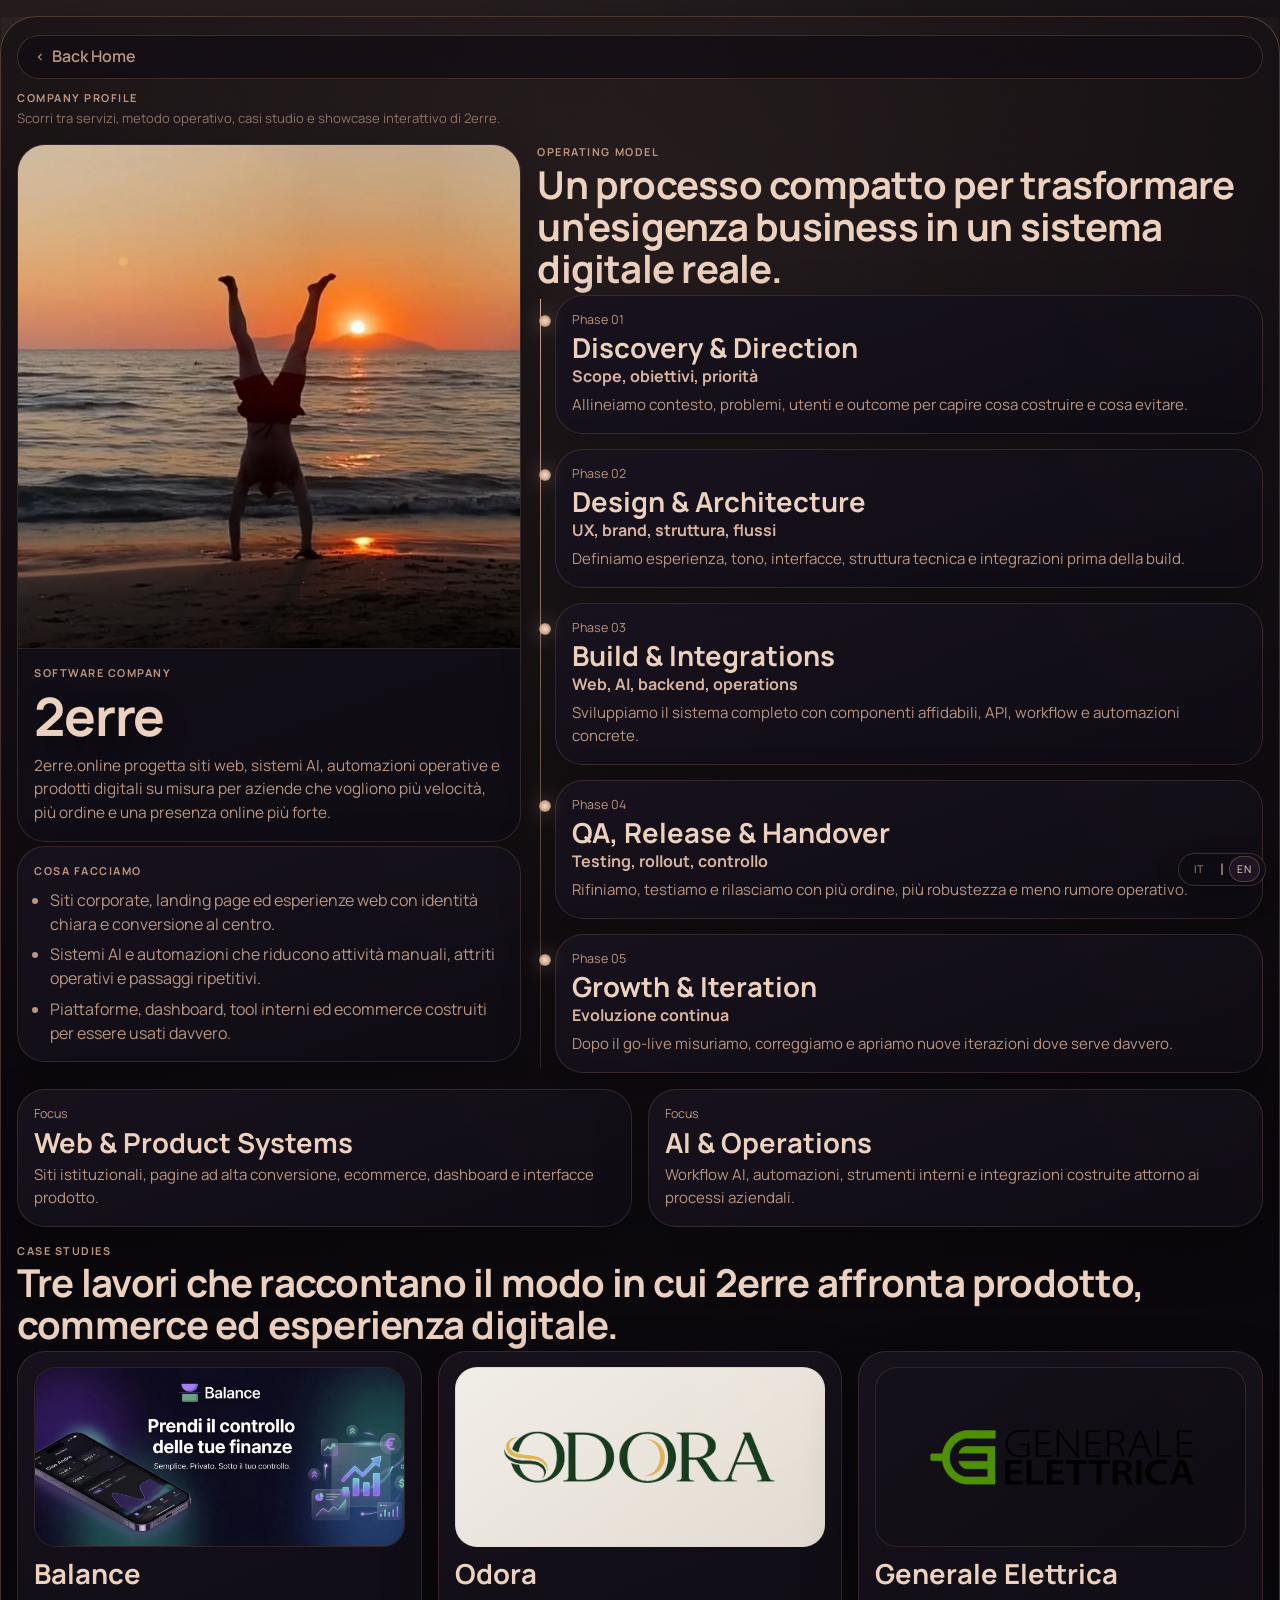
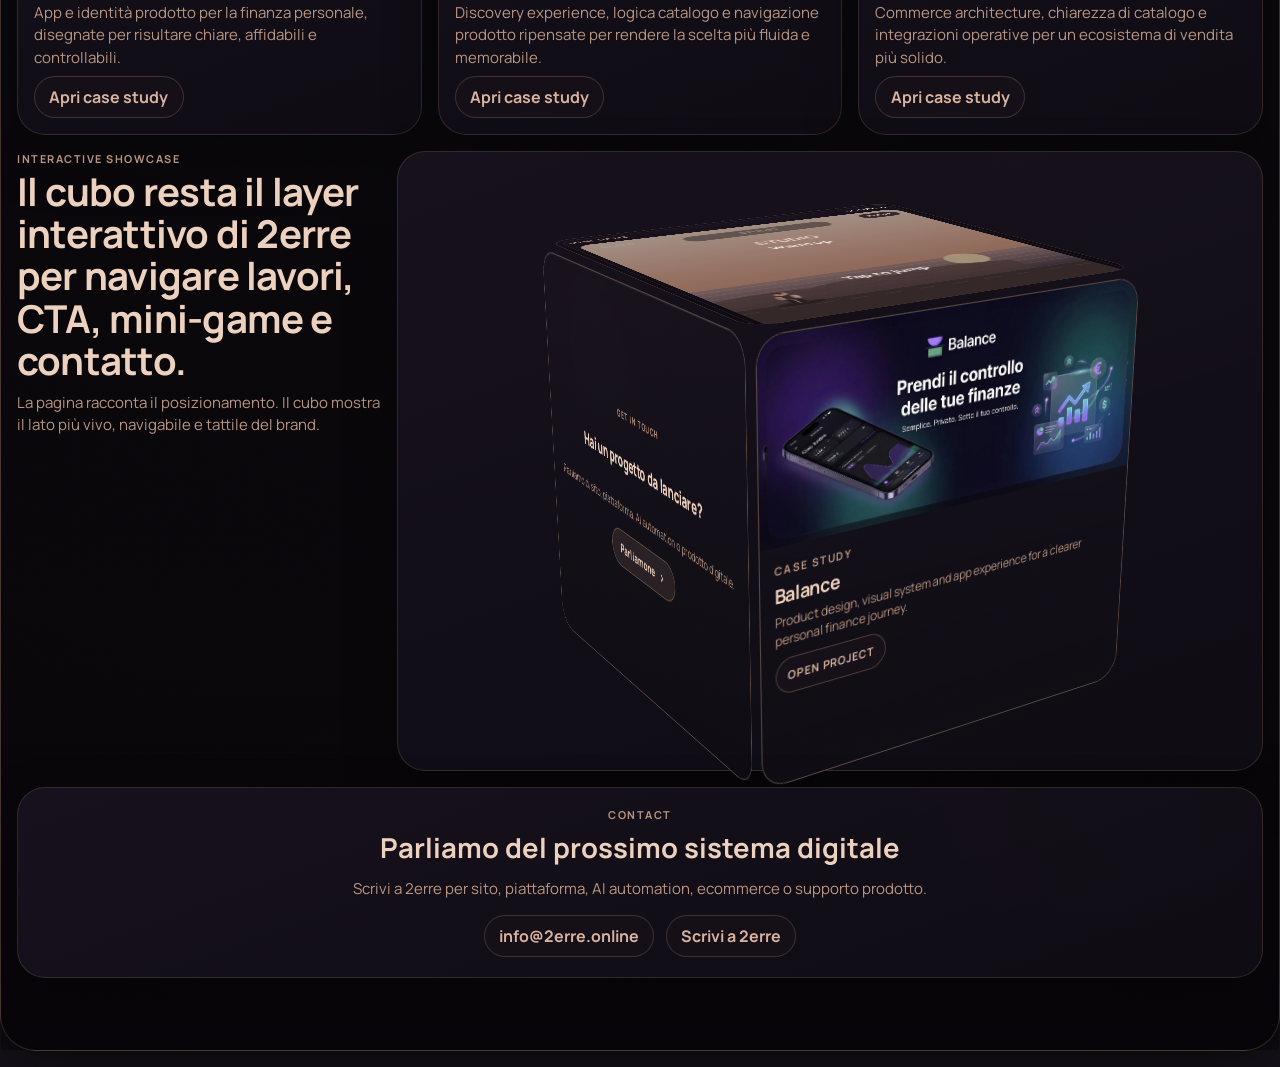
==== digital-cv.html @ 393529c4 "new" ====
<!DOCTYPE html>
<html lang="it">
  <head>
    <meta charset="UTF-8" />
    <meta name="viewport" content="width=device-width, initial-scale=1" />
    <title>2erre | Company Profile</title>
    <meta
      name="description"
      content="Company profile immersivo di 2erre: servizi, metodo operativo, casi studio e contatti."
      data-meta="description"
    />
    <meta name="theme-color" content="#060a12" />

    <meta property="og:title" content="2erre | Company Profile" data-meta="og:title" />
    <meta
      property="og:description"
      content="2erre.online progetta siti web, sistemi AI, automazioni e prodotti digitali per aziende."
      data-meta="og:description"
    />
    <meta property="og:type" content="website" />
    <meta property="og:locale" content="it_IT" data-meta="og:locale" />
    <meta property="og:image" content="assets/andre-rizzo-beach-optimized.webp" />

    <meta name="twitter:card" content="summary_large_image" />
    <meta name="twitter:title" content="2erre | Company Profile" data-meta="twitter:title" />
    <meta
      name="twitter:description"
      content="2erre.online progetta siti web, sistemi AI, automazioni e prodotti digitali per aziende."
      data-meta="twitter:description"
    />

    <link
      rel="icon"
      href="data:image/svg+xml,<svg xmlns='http://www.w3.org/2000/svg' viewBox='0 0 128 128'><rect width='128' height='128' rx='26' fill='%23060a12'/><text x='50%' y='58%' font-size='64' text-anchor='middle' fill='%23d3a289' font-family='Arial, sans-serif'>2R</text></svg>"
    />
    <link rel="stylesheet" href="css/main.css" />
    <script defer src="js/locales-bundle.js"></script>
    <script defer src="js/i18n.js"></script>
    <script defer src="js/main.js"></script>
  </head>
  <body data-page="digital-cv">
    <div class="page-shell cv-shell">
      <div class="lang-switch" data-lang-switch data-i18n-aria-label="nav.languageSwitcher">
        <button type="button" class="lang-switch-btn" data-lang-option="it">IT</button>
        <span aria-hidden="true">|</span>
        <button type="button" class="lang-switch-btn" data-lang-option="en">EN</button>
      </div>

      <main class="cv-page">
        <div class="cv-main">
          <header class="cv-topbar" data-reveal style="--delay: 0.02s">
            <a href="index.html" class="cv-back-link">
              <svg viewBox="0 0 24 24" aria-hidden="true"><path d="M15.4 7.4 14 6l-6 6 6 6 1.4-1.4L10.8 12z" fill="currentColor"/></svg>
              <span>Back Home</span>
            </a>
            <div class="cv-topbar-copy">
              <span class="cv-topbar-kicker">Company Profile</span>
              <span class="cv-topbar-note">Scorri tra servizi, metodo operativo, casi studio e showcase interattivo di 2erre.</span>
            </div>
          </header>

          <section class="cv-hero-grid">
            <aside class="cv-profile-column" data-reveal style="--delay: 0.06s">
              <article class="cv-profile-card">
                <div class="cv-profile-media">
                  <img src="assets/andre-rizzo-beach-optimized.webp" alt="Visual hero 2erre" class="cv-profile-image" loading="eager" />
                </div>
                <div class="cv-profile-content">
                  <p class="cv-card-kicker">Software company</p>
                  <h1>2erre</h1>
                  <p class="cv-profile-copy">
                    2erre.online progetta siti web, sistemi AI, automazioni operative e prodotti digitali su misura
                    per aziende che vogliono più velocità, più ordine e una presenza online più forte.
                  </p>
                </div>
              </article>

              <article class="cv-summary-card" data-reveal style="--delay: 0.12s">
                <p class="cv-card-kicker">Cosa facciamo</p>
                <ul class="cv-summary-list">
                  <li>Siti corporate, landing page ed esperienze web con identità chiara e conversione al centro.</li>
                  <li>Sistemi AI e automazioni che riducono attività manuali, attriti operativi e passaggi ripetitivi.</li>
                  <li>Piattaforme, dashboard, tool interni ed ecommerce costruiti per essere usati davvero.</li>
                </ul>
              </article>
            </aside>

            <section class="cv-timeline-column" aria-labelledby="services-title" id="services">
              <div class="cv-section-head" data-reveal style="--delay: 0.08s">
                <p class="cv-section-kicker">Operating model</p>
                <h2 id="services-title" class="cv-section-title">Un processo compatto per trasformare un'esigenza business in un sistema digitale reale.</h2>
              </div>

              <div class="cv-timeline">
                <article class="cv-timeline-card" data-reveal style="--delay: 0.12s">
                  <p class="cv-card-period">Phase 01</p>
                  <h3>Discovery &amp; Direction</h3>
                  <p class="cv-card-company">Scope, obiettivi, priorità</p>
                  <p class="cv-card-copy">Allineiamo contesto, problemi, utenti e outcome per capire cosa costruire e cosa evitare.</p>
                </article>

                <article class="cv-timeline-card" data-reveal style="--delay: 0.16s">
                  <p class="cv-card-period">Phase 02</p>
                  <h3>Design &amp; Architecture</h3>
                  <p class="cv-card-company">UX, brand, struttura, flussi</p>
                  <p class="cv-card-copy">Definiamo esperienza, tono, interfacce, struttura tecnica e integrazioni prima della build.</p>
                </article>

                <article class="cv-timeline-card" data-reveal style="--delay: 0.2s">
                  <p class="cv-card-period">Phase 03</p>
                  <h3>Build &amp; Integrations</h3>
                  <p class="cv-card-company">Web, AI, backend, operations</p>
                  <p class="cv-card-copy">Sviluppiamo il sistema completo con componenti affidabili, API, workflow e automazioni concrete.</p>
                </article>

                <article class="cv-timeline-card" data-reveal style="--delay: 0.24s">
                  <p class="cv-card-period">Phase 04</p>
                  <h3>QA, Release &amp; Handover</h3>
                  <p class="cv-card-company">Testing, rollout, controllo</p>
                  <p class="cv-card-copy">Rifiniamo, testiamo e rilasciamo con più ordine, più robustezza e meno rumore operativo.</p>
                </article>

                <article class="cv-timeline-card" data-reveal style="--delay: 0.28s">
                  <p class="cv-card-period">Phase 05</p>
                  <h3>Growth &amp; Iteration</h3>
                  <p class="cv-card-company">Evoluzione continua</p>
                  <p class="cv-card-copy">Dopo il go-live misuriamo, correggiamo e apriamo nuove iterazioni dove serve davvero.</p>
                </article>
              </div>
            </section>
          </section>

          <section class="cv-strip-grid">
            <article class="cv-education-card" data-reveal style="--delay: 0.08s">
              <p class="cv-card-period">Focus</p>
              <h3>Web &amp; Product Systems</h3>
              <p class="cv-card-copy">Siti istituzionali, pagine ad alta conversione, ecommerce, dashboard e interfacce prodotto.</p>
            </article>

            <article class="cv-education-card" data-reveal style="--delay: 0.12s">
              <p class="cv-card-period">Focus</p>
              <h3>AI &amp; Operations</h3>
              <p class="cv-card-copy">Workflow AI, automazioni, strumenti interni e integrazioni costruite attorno ai processi aziendali.</p>
            </article>
          </section>

          <section class="cv-projects" id="projects">
            <div class="cv-section-head" data-reveal style="--delay: 0.08s">
              <p class="cv-section-kicker">Case studies</p>
              <h2 class="cv-section-title">Tre lavori che raccontano il modo in cui 2erre affronta prodotto, commerce ed esperienza digitale.</h2>
            </div>

            <div class="cv-project-grid">
              <article class="cv-project-card cv-project-card--balance" data-reveal style="--delay: 0.1s">
                <img src="assets/projects/balance/banner-balance.webp" alt="Balance case study banner" class="cv-project-visual cv-project-visual--cover" />
                <div class="cv-project-body">
                  <h3>Balance</h3>
                  <p>App e identità prodotto per la finanza personale, disegnate per risultare chiare, affidabili e controllabili.</p>
                  <a href="https://ctrlbalance.com/?utm_source=mylinks" class="cv-project-link" data-external="true">Apri case study</a>
                </div>
              </article>

              <article class="cv-project-card" data-reveal style="--delay: 0.14s">
                <div class="cv-project-visual cv-project-visual--logo">
                  <img src="assets/logos/logo_odora.png" alt="Odora case study" class="cv-project-logo" />
                </div>
                <div class="cv-project-body">
                  <h3>Odora</h3>
                  <p>Discovery experience, logica catalogo e navigazione prodotto ripensate per rendere la scelta più fluida e memorabile.</p>
                  <a href="https://odora.it/?utm_source=mylinks" class="cv-project-link" data-external="true">Apri case study</a>
                </div>
              </article>

              <article class="cv-project-card cv-project-card--generale" data-reveal style="--delay: 0.18s">
                <div class="cv-project-visual cv-project-visual--dark-logo">
                  <img src="assets/logos/logo-generale-elettrica-optimized.webp" alt="Generale Elettrica case study" class="cv-project-logo" />
                </div>
                <div class="cv-project-body">
                  <h3>Generale Elettrica</h3>
                  <p>Commerce architecture, chiarezza di catalogo e integrazioni operative per un ecosistema di vendita più solido.</p>
                  <a href="https://generale-elettrica.com/?utm_source=mylinks" class="cv-project-link" data-external="true">Apri case study</a>
                </div>
              </article>
            </div>
          </section>

          <section class="cv-showcase" data-reveal style="--delay: 0.08s">
            <div class="cv-showcase-copy">
              <p class="cv-section-kicker">Interactive showcase</p>
              <h2 class="cv-section-title">Il cubo resta il layer interattivo di 2erre per navigare lavori, CTA, mini-game e contatto.</h2>
              <p class="cv-card-copy">La pagina racconta il posizionamento. Il cubo mostra il lato più vivo, navigabile e tattile del brand.</p>
            </div>

            <div class="cv-showcase-panel">
              <div class="cube-layout cv-cube-layout">
                <div class="cube-scene is-loading" data-cube-scene aria-busy="true">
                  <div class="cube-loading" data-cube-loading aria-hidden="true">
                    <span class="cube-loading-spinner"></span>
                    <span class="cube-loading-spinner cube-loading-spinner--delay"></span>
                  </div>
                  <div class="project-cube" data-project-cube style="--cube-rx: -18deg; --cube-ry: 0deg;">
                    <article class="cube-face cube-face--front">
                      <div class="cube-face-surface cube-face-surface--balance">
                        <div class="cube-face-media cube-face-media--balance" aria-hidden="true">
                          <img
                            src="assets/projects/balance/banner-balance.webp"
                            alt="Balance preview"
                            class="cube-face-cover cube-face-cover--balance"
                            loading="eager"
                            decoding="async"
                          />
                        </div>
                        <div class="cube-face-body">
                          <p class="cube-face-kicker">CASE STUDY</p>
                          <h3 class="cube-face-title">Balance</h3>
                          <p class="cube-face-copy">Product design, visual system and app experience for a clearer personal finance journey.</p>
                          <a href="https://ctrlbalance.com/?utm_source=mylinks" class="cube-face-cta" data-external="true">Open project</a>
                        </div>
                      </div>
                    </article>

                    <article class="cube-face cube-face--right">
                      <div class="cube-face-surface cube-face-surface--logo cube-face-surface--odora">
                        <span class="cube-face-logo-badge cube-face-logo-badge--odora">
                          <img src="assets/logos/logo_odora.png" alt="Odora" class="cube-face-logo-image cube-face-logo-image--odora" loading="eager" decoding="async" />
                        </span>
                        <div class="cube-face-body">
                          <p class="cube-face-kicker">CASE STUDY</p>
                          <h3 class="cube-face-title">Odora</h3>
                          <p class="cube-face-copy">Discovery UX, catalog logic and conversion-focused product browsing for fragrance lovers.</p>
                          <a href="https://odora.it/?utm_source=mylinks" class="cube-face-cta" data-external="true">Open project</a>
                        </div>
                      </div>
                    </article>

                    <article class="cube-face cube-face--back">
                      <div class="cube-face-surface cube-face-surface--logo">
                        <span class="cube-face-logo-badge">
                          <img src="assets/logos/logo-generale-elettrica-optimized.webp" alt="Generale Elettrica" class="cube-face-logo-image" loading="eager" decoding="async" />
                        </span>
                        <div class="cube-face-body">
                          <p class="cube-face-kicker">CASE STUDY</p>
                          <h3 class="cube-face-title">Generale Elettrica</h3>
                          <p class="cube-face-copy">Commerce architecture, catalog clarity and operational integrations for industrial sales.</p>
                          <a href="https://generale-elettrica.com/?utm_source=mylinks" class="cube-face-cta" data-external="true">Open project</a>
                        </div>
                      </div>
                    </article>

                    <article class="cube-face cube-face--left">
                      <div class="cube-face-surface cube-face-surface--cta">
                        <div class="cube-cta-card">
                          <p class="cube-cta-kicker">GET IN TOUCH</p>
                          <h3 class="cube-cta-title">Hai un progetto da lanciare?</h3>
                          <p class="cube-cta-copy">Parliamo di sito, piattaforma, AI automation o prodotto digitale.</p>
                          <a href="#contact" class="cube-cta-button">
                            <span>Parliamone</span>
                            <svg viewBox="0 0 24 24" aria-hidden="true" width="16" height="16"><path d="M10 6l-1.4 1.4L13.2 12l-4.6 4.6L10 18l6-6z" fill="currentColor"/></svg>
                          </a>
                        </div>
                      </div>
                    </article>

                    <article class="cube-face cube-face--top">
                      <div class="cube-face-surface cube-face-surface--snake" data-snake-game>
                        <div class="cube-snake-card">
                          <div class="cube-snake-head">
                            <p class="cube-face-kicker">MINI GAME</p>
                            <p class="cube-snake-score">
                              <span>Score</span>
                              <span data-snake-score>0</span>
                            </p>
                          </div>

                          <div class="cube-snake-stage">
                            <canvas class="cube-snake-canvas" data-snake-canvas data-cube-interactive width="256" height="256" tabindex="0" aria-label="Runner game"></canvas>
                            <div class="cube-snake-status" data-snake-status>Ready</div>
                          </div>

                          <div class="cube-snake-meta">
                            <h3 class="cube-face-title cube-snake-title">Runner</h3>
                            <p class="cube-face-copy cube-snake-copy">Tocca per saltare tra release, ostacoli e sistemi digitali.</p>
                          </div>

                          <div class="cube-snake-actions">
                            <button type="button" class="cube-snake-button cube-snake-button--primary" data-snake-action data-cube-interactive>Start</button>
                            <p class="cube-snake-tap-hint">Tap to jump</p>
                          </div>
                        </div>
                      </div>
                    </article>

                    <article class="cube-face cube-face--bottom">
                      <div class="cube-face-surface cube-face-surface--contact">
                        <form class="cube-contact-form" data-cube-contact-form autocomplete="off">
                          <p class="cube-face-kicker">CONTACT</p>
                          <input type="text" name="fullName" class="cube-contact-input" placeholder="Nome" required data-cube-interactive />
                          <input type="email" name="email" class="cube-contact-input" placeholder="Email" required data-cube-interactive />
                          <input type="tel" name="phone" class="cube-contact-input" placeholder="Telefono" data-cube-interactive />
                          <textarea name="message" class="cube-contact-input cube-contact-textarea" placeholder="Il tuo messaggio..." rows="2" required data-cube-interactive></textarea>
                          <button type="submit" class="cube-contact-submit" data-cube-interactive>
                            <span>Invia</span>
                          </button>
                          <p class="cube-contact-hint" data-cube-contact-status hidden></p>
                        </form>
                      </div>
                    </article>
                  </div>
                </div>
              </div>
            </div>
          </section>

          <section class="cv-contact-panel" id="contact" data-reveal style="--delay: 0.08s">
            <p class="cv-section-kicker">Contact</p>
            <h2 class="cv-contact-title">Parliamo del prossimo sistema digitale</h2>
            <p class="cv-contact-copy">Scrivi a 2erre per sito, piattaforma, AI automation, ecommerce o supporto prodotto.</p>
            <div class="cv-contact-actions">
              <a href="mailto:info@2erre.online" class="cv-contact-pill">info@2erre.online</a>
              <a href="mailto:info@2erre.online?subject=Nuovo%20progetto%20-%202erre" class="cv-contact-button">Scrivi a 2erre</a>
            </div>
          </section>
        </div>
      </main>
    </div>
  </body>
</html>
---- css/main.css ----
@import url("https://fonts.googleapis.com/css2?family=Manrope:wght@400;500;600;700;800&display=swap");

:root {
  --bg-0: #08070a;
  --bg-1: #0f0c11;
  --bg-2: #16121a;
  --page-bg:
    radial-gradient(circle at 50% -16%, rgba(216, 168, 143, 0.12), transparent 38%),
    radial-gradient(circle at 8% 8%, rgba(98, 72, 64, 0.24), transparent 33%),
    linear-gradient(180deg, var(--bg-1) 0%, var(--bg-0) 56%, var(--bg-2) 100%);
  --panel: rgba(18, 14, 20, 0.92);
  --panel-soft: rgba(22, 17, 26, 0.86);
  --panel-strong: rgba(26, 19, 29, 0.96);
  --line: rgba(206, 157, 131, 0.6);
  --line-soft: rgba(206, 157, 131, 0.3);
  --text-main: #d8b39f;
  --text-strong: #edd1bf;
  --text-soft: #b99582;
  --text-subtle: #8e7367;
  --text-dim: #6a5650;
  --success: #89dfba;
  --danger: #ff9f9f;
  --radius-xl: 36px;
  --radius-l: 24px;
  --radius-m: 18px;
  --radius-s: 14px;
  --shadow-soft: 0 18px 46px rgba(0, 0, 0, 0.42);
}

* {
  box-sizing: border-box;
}

html,
body {
  margin: 0;
  min-height: 100%;
}

html {
  scroll-behavior: smooth;
  background: var(--page-bg);
  background-color: var(--bg-0);
}

body {
  font-family: "Manrope", "Avenir Next", "Segoe UI", sans-serif;
  color: var(--text-main);
  line-height: 1.45;
  text-rendering: optimizeLegibility;
  -webkit-font-smoothing: antialiased;
  background: var(--page-bg);
  background-color: var(--bg-0);
}

img {
  display: block;
  max-width: 100%;
}

a {
  color: inherit;
  text-decoration: none;
}

.page-shell {
  position: relative;
  min-height: 100dvh;
  max-width: 720px;
  margin: 0 auto;
  padding-bottom: 1.8rem;
  background: linear-gradient(180deg, rgba(12, 9, 14, 0.74), rgba(12, 9, 14, 0.96));
}

body[data-page="home"] {
  min-height: 100vh;
  min-height: 100dvh;
  overflow: hidden;
}

body[data-page="home"] .page-shell {
  display: flex;
  flex-direction: column;
  min-height: 100vh;
  min-height: 100dvh;
  height: 100vh;
  height: 100dvh;
  overflow: hidden;
  padding-bottom: 0;
}

body[data-page="home"] .hero,
body[data-page="home"] .portfolio-main,
body[data-page="home"] .section-cube {
  min-height: 0;
}

body[data-page="home"] .portfolio-main {
  flex: 1 1 auto;
}

body[data-page="home"] .hero {
  flex: 1 1 auto;
  display: flex;
  align-items: center;
  padding: 0.85rem 0 1rem;
}

body[data-page="home"] .hero-media {
  height: clamp(420px, 62dvh, 620px);
}

body[data-page="home"] .site-footer {
  display: none;
}

.page-shell::before,
.page-shell::after {
  content: "";
  position: absolute;
  inset: 0;
  pointer-events: none;
}

.page-shell::before {
  opacity: 0.24;
  background-image: url("../assets/textures/noise.svg"), url("../assets/textures/grid-soft.svg");
  background-size:
    220px 220px,
    360px 360px;
  background-repeat: repeat;
  mix-blend-mode: soft-light;
}

.page-shell::after {
  background:
    radial-gradient(circle at 50% 8%, rgba(212, 157, 132, 0.1), transparent 46%),
    radial-gradient(circle at 50% 0%, transparent 34%, rgba(0, 0, 0, 0.33) 100%);
}

.container {
  width: min(600px, calc(100% - 1.9rem));
  margin-inline: auto;
}

.lang-switch {
  position: fixed;
  right: max(0.78rem, calc((100vw - 720px) / 2 + 0.78rem));
  bottom: 0.88rem;
  z-index: 65;
  width: fit-content;
  margin: 0;
  display: inline-flex;
  align-items: center;
  gap: 0.34rem;
  border: 1px solid rgba(206, 157, 131, 0.24);
  border-radius: 999px;
  background: rgba(14, 11, 18, 0.68);
  backdrop-filter: blur(10px);
  -webkit-backdrop-filter: blur(10px);
  box-shadow: 0 10px 24px rgba(0, 0, 0, 0.28);
  padding: 0.16rem 0.28rem;
}

.lang-switch-btn {
  appearance: none;
  border: 0;
  min-width: 1.92rem;
  min-height: 1.62rem;
  border-radius: 999px;
  background: transparent;
  color: var(--text-soft);
  font: inherit;
  font-size: 0.66rem;
  letter-spacing: 0.08em;
  text-transform: uppercase;
  cursor: pointer;
  transition:
    background-color 180ms ease,
    color 180ms ease,
    transform 180ms ease;
}

.lang-switch-btn:hover,
.lang-switch-btn:focus-visible {
  transform: translateY(-1px);
  color: var(--text-main);
}

.lang-switch-btn.is-active {
  background: rgba(35, 24, 37, 0.9);
  color: var(--text-strong);
  border: 1px solid var(--line-soft);
}

@media (max-width: 420px) {
  .lang-switch {
    right: 0.6rem;
    bottom: 0.7rem;
  }

}

.hero {
  padding-top: 0.8rem;
}

.hero-panel {
  position: relative;
  border: 1px solid var(--line-soft);
  border-radius: 32px;
  overflow: hidden;
  background: rgba(15, 12, 18, 0.8);
  box-shadow: 0 22px 52px rgba(0, 0, 0, 0.48);
  transition:
    transform 780ms cubic-bezier(0.2, 0.7, 0.2, 1),
    opacity 520ms ease,
    filter 520ms ease;
}

.hero-panel::before {
  content: "";
  position: absolute;
  inset: 18% 14% auto;
  height: 260px;
  border-radius: 999px;
  background: radial-gradient(circle, rgba(213, 162, 138, 0.22), rgba(213, 162, 138, 0) 70%);
  filter: blur(30px);
  pointer-events: none;
  z-index: 1;
}

.hero-media {
  position: relative;
  height: clamp(460px, 74vh, 680px);
  overflow: hidden;
}

.hero-image {
  position: absolute;
  inset: 0;
  width: 100%;
  height: 100%;
  object-fit: cover;
  object-position: center var(--hero-focus, 34%);
  opacity: 0;
  pointer-events: none;
  --hero-shift: 0px;
  --hero-zoom: 1.008;
  transform: translate3d(0, var(--hero-shift), 0) scale(var(--hero-zoom));
  will-change: transform;
  transition:
    opacity 680ms ease,
    transform 900ms cubic-bezier(0.2, 0.7, 0.2, 1);
}

.hero-image.is-active {
  opacity: 1;
  z-index: 1;
  --hero-zoom: 1.012;
}

.hero-media::before {
  content: "";
  position: absolute;
  inset: 0;
  background:
    linear-gradient(180deg, rgba(14, 11, 16, 0.1) 20%, rgba(10, 8, 12, 0.93) 100%),
    radial-gradient(circle at 70% 10%, rgba(224, 177, 154, 0.2), rgba(224, 177, 154, 0) 50%);
}

.hero-media::after {
  content: "";
  position: absolute;
  inset: 0;
  background:
    linear-gradient(180deg, rgba(10, 8, 12, 0) 48%, rgba(10, 8, 12, 0.98)),
    url("../assets/textures/noise.svg");
  background-size: auto, 240px 240px;
  background-repeat: no-repeat, repeat;
  mix-blend-mode: soft-light;
}

.hero-content {
  position: absolute;
  inset: auto 0 0;
  z-index: 2;
  padding: 0 1.05rem 1.04rem;
  text-align: center;
}

.hero-bio {
  max-width: 27rem;
  margin: 0.54rem auto 0;
  color: var(--text-soft);
  font-size: 0.92rem;
  line-height: 1.5;
}

.hero-inline-link {
  color: var(--text-main);
  font-weight: 700;
  text-decoration: none;
  border-bottom: 1px solid rgba(232, 189, 167, 0.44);
  transition:
    color 180ms ease,
    border-color 180ms ease,
    opacity 180ms ease;
}

.hero-inline-link:hover,
.hero-inline-link:focus-visible {
  color: var(--text-strong);
  border-color: rgba(232, 189, 167, 0.92);
}

.hero-content::before {
  content: "";
  position: absolute;
  inset: auto 0 0;
  height: 78%;
  background: linear-gradient(180deg, rgba(9, 8, 12, 0) 0%, rgba(9, 8, 12, 0.84) 52%, rgba(9, 8, 12, 0.98) 100%);
  pointer-events: none;
  z-index: 0;
}

.hero-content > * {
  position: relative;
  z-index: 1;
}

.hero-quick-nav {
  width: min(100%, 25rem);
  margin: 1rem auto 0;
  display: grid;
  gap: 0.52rem;
}

.hero-quick-link {
  display: grid;
  gap: 0.12rem;
  padding: 0.72rem 0.86rem;
  border: 1px solid rgba(206, 157, 131, 0.24);
  border-radius: 18px;
  background: rgba(16, 13, 20, 0.62);
  backdrop-filter: blur(10px);
  -webkit-backdrop-filter: blur(10px);
  transition:
    transform 200ms ease,
    border-color 200ms ease,
    background-color 200ms ease;
}

.hero-quick-link:hover,
.hero-quick-link:focus-visible {
  transform: translateY(-2px);
  border-color: rgba(232, 189, 167, 0.42);
  background: rgba(25, 19, 30, 0.88);
}

.hero-quick-link-title {
  color: var(--text-strong);
  font-size: 0.96rem;
  font-weight: 700;
}

.hero-quick-link-copy {
  color: var(--text-soft);
  font-size: 0.74rem;
  line-height: 1.4;
}


h1,
h2,
p {
  margin: 0;
}

h1 {
  color: var(--text-strong);
  font-size: clamp(2.5rem, 11.2vw, 4.2rem);
  line-height: 1.02;
  letter-spacing: -0.022em;
  text-shadow: 0 8px 24px rgba(0, 0, 0, 0.35);
}

.role-line {
  margin-top: 0.82rem;
  min-height: 1.92rem;
  display: flex;
  align-items: center;
  justify-content: center;
  font-size: clamp(1.06rem, 4.8vw, 1.54rem);
  color: var(--text-main);
  letter-spacing: 0.01em;
  text-shadow: 0 8px 22px rgba(0, 0, 0, 0.45);
}

.role-rotator {
  position: relative;
  display: inline-flex;
  align-items: center;
  justify-content: center;
  appearance: none;
  border: 1px solid var(--line-soft);
  min-width: var(--role-width, 16ch);
  padding: 0.16rem 0.72rem;
  border-radius: 999px;
  background: rgba(23, 17, 26, 0.5);
  color: inherit;
  font: inherit;
  overflow: hidden;
  cursor: pointer;
  transition:
    transform 180ms ease,
    border-color 180ms ease,
    background-color 180ms ease;
}

.role-rotator::before {
  content: "";
  position: absolute;
  inset: 0;
  background: linear-gradient(110deg, transparent 18%, rgba(237, 209, 191, 0.28) 50%, transparent 82%);
  transform: translateX(-140%);
  animation: role-sweep 4.8s ease-in-out infinite;
}

.role-rotator-text {
  position: relative;
  z-index: 1;
  display: inline-block;
  white-space: nowrap;
  transition:
    opacity 260ms ease,
    transform 320ms cubic-bezier(0.2, 0.7, 0.2, 1),
    filter 320ms ease;
}

.role-rotator-text.is-out {
  opacity: 0;
  transform: translateY(-38%) scale(0.985);
  filter: blur(3px);
}

.role-rotator-text.is-in {
  opacity: 1;
  transform: translateY(0) scale(1);
  filter: blur(0);
}

.role-rotator:hover,
.role-rotator:focus-visible,
.role-rotator.is-opening {
  transform: translateY(-1px);
  border-color: rgba(231, 191, 170, 0.95);
  background: rgba(30, 22, 34, 0.72);
}

.social-row {
  margin-top: 0.98rem;
  display: flex;
  justify-content: center;
  align-items: center;
  gap: 0.74rem;
}

.social-link {
  width: 2.82rem;
  height: 2.82rem;
  display: inline-flex;
  align-items: center;
  justify-content: center;
  border-radius: 999px;
  border: 1px solid var(--line);
  background: rgba(4, 12, 21, 0.58);
  transition:
    transform 220ms ease,
    border-color 220ms ease,
    background-color 220ms ease,
    opacity 220ms ease;
}

.social-link svg {
  width: 1.34rem;
  height: 1.34rem;
  fill: var(--text-main);
}

.social-link:hover,
.social-link:focus-visible {
  transform: translateY(-2px) scale(1.02);
  border-color: rgba(232, 189, 167, 0.96);
  background: rgba(28, 20, 30, 0.92);
}

.section {
  position: relative;
  padding-top: 3rem;
}

.section-head {
  margin-bottom: 1rem;
  text-align: center;
}

.section-kicker {
  color: var(--text-soft);
  letter-spacing: 0.12em;
  text-transform: uppercase;
  font-size: 0.74rem;
}

.section-title {
  margin-top: 0.34rem;
  color: var(--text-main);
  font-size: clamp(1.58rem, 6.2vw, 2.2rem);
  letter-spacing: -0.01em;
}

.section-featured {
  padding-top: 2.1rem;
}

.section-cube {
  padding-top: 0.8rem;
  padding-bottom: 2.1rem;
  transition:
    opacity 620ms ease,
    transform 780ms cubic-bezier(0.2, 0.7, 0.2, 1);
}

.main--cube-only {
  min-height: calc(100vh - 8.5rem);
  display: grid;
  align-items: center;
}

.portfolio-main {
  overflow: visible;
  transition:
    max-height 880ms cubic-bezier(0.2, 0.7, 0.2, 1),
    opacity 520ms ease,
    transform 780ms cubic-bezier(0.2, 0.7, 0.2, 1),
    margin-top 780ms cubic-bezier(0.2, 0.7, 0.2, 1),
    padding-top 680ms cubic-bezier(0.2, 0.7, 0.2, 1);
}

body.is-cube-stage-open .portfolio-main {
  padding-top: 1.2rem;
}

.cube-back-trigger {
  display: none;
}

body.is-cube-stage-open .cube-back-trigger {
  display: inline-flex;
  align-items: center;
  gap: 0.5rem;
  position: fixed;
  top: 1rem;
  left: 1rem;
  z-index: 90;
  padding: 0.5rem 1rem;
  appearance: none;
  border: 1px solid rgba(210, 163, 137, 0.18);
  border-radius: 22px;
  background: rgba(18, 14, 22, 0.82);
  backdrop-filter: blur(12px);
  -webkit-backdrop-filter: blur(12px);
  color: var(--text-soft);
  font-size: 0.82rem;
  font-weight: 600;
  letter-spacing: 0.02em;
  cursor: pointer;
  transition: border-color 200ms ease, color 200ms ease, transform 200ms ease;
}

body.is-cube-stage-open .cube-back-trigger:hover,
body.is-cube-stage-open .cube-back-trigger:focus-visible {
  border-color: rgba(232, 189, 167, 0.42);
  color: var(--text-strong);
  transform: translateY(-1px);
}

.cube-back-trigger svg {
  width: 14px;
  height: 14px;
  fill: currentColor;
}

body.is-cube-stage-closed .portfolio-main {
  max-height: 0;
  opacity: 0;
  transform: translateY(-1rem) scale(0.97);
  margin-top: 0;
  pointer-events: none;
}

body.is-cube-stage-open .portfolio-main {
  max-height: 2000px;
  opacity: 1;
  transform: none;
  margin-top: 0;
  pointer-events: auto;
}

body.is-cube-stage-opening .hero {
  max-height: 1200px;
  opacity: 1;
  overflow: hidden;
  transform: none;
}

body.is-cube-stage-open .hero {
  max-height: 0;
  opacity: 0;
  overflow: hidden;
  padding-top: 0;
  margin: 0;
  pointer-events: none;
  transform: translateY(-3rem);
  transition:
    max-height 680ms cubic-bezier(0.2, 0.7, 0.2, 1),
    opacity 480ms ease,
    padding-top 680ms cubic-bezier(0.2, 0.7, 0.2, 1),
    transform 580ms cubic-bezier(0.2, 0.7, 0.2, 1);
}

body.is-cube-stage-closed .hero {
  max-height: 1200px;
  opacity: 1;
  transform: none;
  transition:
    max-height 680ms cubic-bezier(0.2, 0.7, 0.2, 1),
    opacity 420ms ease 200ms,
    padding-top 680ms cubic-bezier(0.2, 0.7, 0.2, 1),
    transform 580ms cubic-bezier(0.2, 0.7, 0.2, 1) 100ms;
}

body.is-cube-stage-open .section-cube {
  opacity: 1;
  transform: none;
  min-height: 100%;
  height: 100%;
  display: grid;
  align-content: center;
  justify-items: center;
  padding-top: 0;
  padding-bottom: 0;
}

body.is-cube-stage-open .site-footer,
body.is-cube-stage-closed .site-footer {
  display: none;
}

body.is-cube-stage-closed {
  overflow: hidden;
}

body.is-cube-stage-closed .page-shell {
  height: 100vh;
  height: 100dvh;
}

body.is-cube-stage-closed .hero {
  flex: 0 0 auto;
  padding: 0.6rem 0 0;
}

body.is-cube-stage-closed .hero-media {
  height: clamp(390px, 54dvh, 560px);
}

body.is-cube-stage-closed .hero-content {
  padding: 0 0.9rem 0.82rem;
}

body.is-cube-stage-closed .hero-quick-nav {
  width: min(100%, 21rem);
  margin-top: 0.78rem;
  gap: 0.42rem;
}

body.is-cube-stage-closed .hero-quick-link {
  padding: 0.56rem 0.78rem;
}

body.is-cube-stage-closed .hero-quick-link-copy {
  font-size: 0.7rem;
}

body.is-cube-stage-closed .portfolio-main {
  flex: 1 1 0%;
  max-height: none;
  opacity: 1;
  transform: none;
  pointer-events: auto;
  display: flex;
  align-items: flex-start;
  justify-content: center;
  overflow: visible;
  position: relative;
  z-index: 2;
  padding-top: 0;
}

body.is-cube-stage-closed .section-cube {
  opacity: 1;
  transform: none;
  padding: 0;
}

body.is-cube-stage-open .portfolio-main {
  max-height: none;
  height: 100%;
  display: grid;
  align-items: center;
  overflow: hidden;
}

body.is-cube-stage-open .cube-layout {
  min-height: 100%;
  align-content: center;
}

body.is-cube-stage-closed .cube-scene {
  -webkit-transform: scale(0.6) translate3d(0, 0, 0);
  transform: scale(0.6) translate3d(0, 0, 0);
  margin-top: calc(var(--cube-size) * -0.3);
  cursor: grab;
}

body.is-cube-stage-closed .cube-face-surface {
  pointer-events: none;
}

body.is-cube-stage-closed .cube-helper,
body.is-cube-stage-closed .cube-loading {
  display: none;
}


.section-head--cube {
  margin-bottom: 1.25rem;
}

.cube-intro {
  margin-top: 0.52rem;
  color: var(--text-soft);
  font-size: 0.92rem;
  line-height: 1.5;
}

.cube-layout {
  display: grid;
  gap: 0.9rem;
  justify-items: center;
}

.cube-scene {
  --cube-size: min(76vw, 320px);
  position: relative;
  width: var(--cube-size);
  height: var(--cube-size);
  -webkit-perspective: 1600px;
  perspective: 1600px;
  perspective-origin: 50% 42%;
  touch-action: none;
  -webkit-user-select: none;
  user-select: none;
  -webkit-touch-callout: none;
  -webkit-transform: translate3d(0, 0, 0);
  transform: translate3d(0, 0, 0);
  transition:
    transform 680ms cubic-bezier(0.2, 0.7, 0.2, 1),
    -webkit-transform 680ms cubic-bezier(0.2, 0.7, 0.2, 1),
    margin 680ms cubic-bezier(0.2, 0.7, 0.2, 1);
}

.project-cube {
  position: relative;
  width: 100%;
  height: 100%;
  -webkit-transform-style: preserve-3d;
  transform-style: preserve-3d;
  transform: rotateX(var(--cube-rx, -18deg)) rotateY(var(--cube-ry, 0deg));
  -webkit-transform: rotateX(var(--cube-rx, -18deg)) rotateY(var(--cube-ry, 0deg));
  touch-action: none;
  transition: opacity 280ms ease;
}

.project-cube.is-snapping {
  transition:
    transform 860ms cubic-bezier(0.2, 0.7, 0.2, 1),
    opacity 280ms ease;
}

.cube-scene img {
  -webkit-user-drag: none;
  user-drag: none;
  -webkit-user-select: none;
  user-select: none;
  pointer-events: none;
}

.cube-scene.is-loading .project-cube {
  opacity: 0;
}

.cube-loading {
  position: absolute;
  inset: 0;
  z-index: 4;
  display: grid;
  place-items: center;
  pointer-events: none;
  transition:
    opacity 240ms ease,
    visibility 240ms ease;
}

.cube-scene:not(.is-loading) .cube-loading {
  opacity: 0;
  visibility: hidden;
}

.cube-loading::before {
  content: "";
  position: absolute;
  inset: 0.6rem;
  border-radius: 30px;
  background:
    linear-gradient(165deg, rgba(20, 15, 24, 0.9), rgba(13, 11, 17, 0.96)),
    radial-gradient(circle at 50% 22%, rgba(214, 172, 150, 0.12), transparent 36%);
  border: 1px solid rgba(217, 171, 146, 0.18);
  box-shadow:
    inset 0 1px 0 rgba(255, 255, 255, 0.05),
    0 20px 38px rgba(0, 0, 0, 0.24);
}

.cube-loading-spinner {
  position: absolute;
  width: 74px;
  height: 74px;
  border-radius: 50%;
  border: 1px solid rgba(231, 191, 170, 0.26);
  border-top-color: rgba(231, 191, 170, 0.92);
  border-right-color: rgba(108, 179, 167, 0.72);
  animation: cube-loader-spin 1.05s linear infinite;
}

.cube-loading-spinner--delay {
  width: 106px;
  height: 106px;
  border-color: rgba(231, 191, 170, 0.12);
  border-bottom-color: rgba(231, 191, 170, 0.5);
  border-left-color: rgba(108, 179, 167, 0.28);
  animation-duration: 1.45s;
  animation-direction: reverse;
}

.project-cube.is-dragging,
.cube-scene {
  cursor: grab;
}

.project-cube.is-dragging,
.cube-scene.is-dragging {
  cursor: grabbing;
}

.cube-face {
  position: absolute;
  inset: 0;
  padding: 0.35rem;
  -webkit-transform-style: preserve-3d;
  transform-style: preserve-3d;
}

.cube-face--front {
  -webkit-transform: rotateY(0deg) translateZ(calc(var(--cube-size) / 2));
  transform: rotateY(0deg) translateZ(calc(var(--cube-size) / 2));
}

.cube-face--right {
  -webkit-transform: rotateY(90deg) translateZ(calc(var(--cube-size) / 2));
  transform: rotateY(90deg) translateZ(calc(var(--cube-size) / 2));
}

.cube-face--back {
  -webkit-transform: rotateY(180deg) translateZ(calc(var(--cube-size) / 2));
  transform: rotateY(180deg) translateZ(calc(var(--cube-size) / 2));
}

.cube-face--left {
  -webkit-transform: rotateY(-90deg) translateZ(calc(var(--cube-size) / 2));
  transform: rotateY(-90deg) translateZ(calc(var(--cube-size) / 2));
}

.cube-face--top {
  -webkit-transform: rotateX(90deg) translateZ(calc(var(--cube-size) / 2));
  transform: rotateX(90deg) translateZ(calc(var(--cube-size) / 2));
}

.cube-face--bottom {
  -webkit-transform: rotateX(-90deg) translateZ(calc(var(--cube-size) / 2));
  transform: rotateX(-90deg) translateZ(calc(var(--cube-size) / 2));
}

.cube-face-surface {
  position: relative;
  width: 100%;
  height: 100%;
  overflow: hidden;
  -webkit-mask-image: -webkit-radial-gradient(white, black);
  display: grid;
  grid-template-rows: auto 1fr;
  border: 1px solid rgba(217, 171, 146, 0.36);
  border-radius: 26px;
  background:
    linear-gradient(165deg, rgba(24, 18, 28, 0.94), rgba(16, 13, 19, 0.98)),
    radial-gradient(circle at 90% 12%, rgba(205, 154, 128, 0.16), transparent 38%);
  box-shadow:
    inset 0 1px 0 rgba(255, 255, 255, 0.06),
    0 20px 38px rgba(0, 0, 0, 0.34);
  color: inherit;
  backface-visibility: hidden;
  -webkit-backface-visibility: hidden;
  -webkit-user-select: none;
  user-select: none;
}

.cube-face-surface::after {
  content: "";
  position: absolute;
  inset: 0;
  border-radius: inherit;
  background: linear-gradient(130deg, transparent 18%, rgba(255, 255, 255, 0.08) 48%, transparent 76%);
  -webkit-transform: translateX(-120%) translateZ(1px);
  transform: translateX(-120%) translateZ(1px);
  transition: transform 720ms ease;
  pointer-events: none;
}

.cube-face-surface:hover::after,
.cube-face-surface.is-opening::after {
  transform: translateX(120%);
}

.cube-face-surface--profile {
  grid-template-rows: 45% 1fr;
}

.cube-face-surface--balance {
  grid-template-rows: 45% 1fr;
  background:
    linear-gradient(180deg, rgba(19, 15, 26, 0.62) 0%, rgba(16, 13, 20, 0.96) 100%),
    radial-gradient(circle at 16% 18%, rgba(126, 88, 190, 0.3), transparent 28%),
    radial-gradient(circle at 86% 22%, rgba(102, 182, 171, 0.22), transparent 24%),
    #17131d;
}

.cube-face-surface--odora {
  border-color: rgba(171, 202, 185, 0.28);
  background:
    linear-gradient(165deg, rgba(18, 17, 20, 0.94), rgba(12, 12, 15, 0.98)),
    radial-gradient(circle at 85% 16%, rgba(51, 108, 86, 0.26), transparent 28%),
    radial-gradient(circle at 18% 12%, rgba(214, 201, 185, 0.1), transparent 24%);
  box-shadow:
    inset 0 1px 0 rgba(255, 255, 255, 0.06),
    0 20px 38px rgba(0, 0, 0, 0.34);
}

.cube-face-surface--snake {
  grid-template-rows: 1fr;
  padding: 0.38rem;
  border-color: rgba(206, 157, 131, 0.24);
  background:
    linear-gradient(165deg, rgba(22, 16, 25, 0.96), rgba(15, 12, 20, 0.98)),
    radial-gradient(circle at 20% 16%, rgba(214, 172, 150, 0.12), transparent 28%),
    radial-gradient(circle at 82% 18%, rgba(193, 132, 105, 0.08), transparent 24%);
}

.cube-snake-card {
  position: relative;
  z-index: 1;
  display: grid;
  grid-template-rows: auto minmax(0, 1fr) auto auto;
  gap: 0.48rem;
  width: 100%;
  height: 100%;
  padding: 0.38rem;
  border-radius: 20px;
  background:
    linear-gradient(180deg, rgba(24, 18, 30, 0.92), rgba(15, 12, 20, 0.96)),
    radial-gradient(circle at 50% 8%, rgba(214, 172, 150, 0.1), transparent 34%);
  border: 1px solid rgba(206, 157, 131, 0.12);
  box-shadow:
    inset 0 1px 0 rgba(255, 255, 255, 0.04),
    0 18px 30px rgba(0, 0, 0, 0.24);
}

.cube-snake-head {
  display: flex;
  align-items: center;
  justify-content: space-between;
  gap: 0.5rem;
}

.cube-snake-score {
  display: inline-flex;
  align-items: center;
  gap: 0.35rem;
  margin: 0;
  color: var(--text-strong);
  font-size: 0.68rem;
  font-weight: 700;
  letter-spacing: 0.08em;
  text-transform: uppercase;
}

.cube-snake-stage {
  position: relative;
  display: grid;
  place-items: center;
  min-height: 0;
  width: 100%;
}

.cube-snake-canvas {
  width: 100%;
  max-width: 100%;
  aspect-ratio: 1;
  display: block;
  border-radius: 16px;
  border: none;
  background: transparent;
  box-shadow: 0 12px 26px rgba(0, 0, 0, 0.24);
  touch-action: none;
  cursor: pointer;
}

.cube-snake-canvas:focus,
.cube-snake-canvas:focus-visible {
  outline: none;
  box-shadow:
    0 0 0 1px rgba(228, 184, 161, 0.72),
    0 0 0 4px rgba(209, 154, 127, 0.18),
    0 14px 30px rgba(0, 0, 0, 0.28);
}

.cube-snake-status {
  position: absolute;
  top: 0.55rem;
  right: 0.55rem;
  min-height: 24px;
  display: inline-flex;
  align-items: center;
  justify-content: center;
  padding: 0.18rem 0.5rem;
  border-radius: 999px;
  background: rgba(26, 19, 29, 0.82);
  border: 1px solid rgba(206, 157, 131, 0.18);
  color: var(--text-strong);
  font-size: 0.56rem;
  font-weight: 700;
  letter-spacing: 0.08em;
  text-transform: uppercase;
  pointer-events: none;
}

.cube-snake-meta {
  display: grid;
  gap: 0.18rem;
}

.cube-snake-title {
  font-size: 0.92rem;
}

.cube-snake-copy {
  font-size: 0.62rem;
  line-height: 1.35;
  color: var(--text-soft);
}

.cube-snake-actions {
  display: grid;
  grid-template-columns: auto minmax(0, 1fr);
  gap: 0.6rem;
  align-items: center;
}

.cube-snake-button {
  appearance: none;
  border: 1px solid rgba(206, 157, 131, 0.26);
  border-radius: 14px;
  background: rgba(28, 20, 30, 0.86);
  color: var(--text-strong);
  font: inherit;
  cursor: pointer;
  transition:
    transform 160ms ease,
    border-color 160ms ease,
    background-color 160ms ease;
}

.cube-snake-button:hover,
.cube-snake-button:focus-visible {
  transform: translateY(-1px);
  border-color: rgba(232, 189, 167, 0.48);
  background: rgba(34, 25, 36, 0.94);
}

.cube-snake-button--primary {
  min-height: 38px;
  padding: 0.46rem 0.86rem;
  border-radius: 999px;
  justify-self: start;
  font-size: 0.68rem;
  font-weight: 700;
  letter-spacing: 0.08em;
  text-transform: uppercase;
}

.cube-snake-tap-hint {
  justify-self: end;
  margin: 0;
  color: var(--text-subtle);
  font-size: 0.58rem;
  font-weight: 700;
  letter-spacing: 0.08em;
  text-transform: uppercase;
}

.cube-face-surface--empty {
  grid-template-rows: 1fr;
  border-style: dashed;
  border-color: rgba(217, 171, 146, 0.18);
  background:
    linear-gradient(165deg, rgba(18, 15, 22, 0.72), rgba(12, 11, 16, 0.88)),
    radial-gradient(circle at 50% 50%, rgba(205, 154, 128, 0.08), transparent 42%);
  box-shadow:
    inset 0 1px 0 rgba(255, 255, 255, 0.03),
    0 18px 34px rgba(0, 0, 0, 0.22);
}

.cube-face-surface--coming-soon {
  display: grid;
  place-items: center;
  padding: 1rem;
}

.cube-empty-card {
  position: relative;
  width: 100%;
  height: 100%;
  display: grid;
  align-content: center;
  justify-items: center;
  gap: 1rem;
  padding: 1.25rem 1rem;
  border-radius: 22px;
  background:
    linear-gradient(165deg, rgba(31, 25, 36, 0.66), rgba(17, 14, 21, 0.84)),
    radial-gradient(circle at 50% 14%, rgba(214, 172, 150, 0.08), transparent 38%);
  border: 1px solid rgba(224, 188, 168, 0.12);
  overflow: hidden;
}

.cube-empty-card::after {
  content: "";
  position: absolute;
  inset: 0;
  background: linear-gradient(100deg, transparent 24%, rgba(255, 255, 255, 0.08) 50%, transparent 76%);
  transform: translateX(-130%);
  animation: cube-skeleton-shimmer 2.4s ease-in-out infinite;
  pointer-events: none;
}

.cube-empty-logo-skeleton,
.cube-empty-title-skeleton,
.cube-empty-subtitle-skeleton,
.cube-empty-cta {
  position: relative;
  z-index: 1;
  background: linear-gradient(180deg, rgba(238, 227, 219, 0.14), rgba(208, 189, 178, 0.08));
  border: 1px solid rgba(233, 207, 192, 0.1);
  box-shadow: inset 0 1px 0 rgba(255, 255, 255, 0.04);
}

.cube-empty-logo-skeleton {
  width: 88px;
  height: 88px;
  border-radius: 24px;
}

.cube-empty-copy {
  position: relative;
  z-index: 1;
  width: 100%;
  display: grid;
  justify-items: center;
  gap: 0.72rem;
}

.cube-empty-title-skeleton {
  width: 64%;
  height: 18px;
  border-radius: 999px;
}

.cube-empty-subtitle-skeleton {
  width: 82%;
  height: 12px;
  border-radius: 999px;
}

.cube-empty-cta {
  min-height: 34px;
  display: inline-flex;
  align-items: center;
  justify-content: center;
  padding: 0.38rem 0.78rem;
  border-radius: 999px;
  color: rgba(243, 228, 220, 0.72);
  font-size: 0.68rem;
  font-weight: 700;
  letter-spacing: 0.08em;
  text-transform: uppercase;
}

.cube-face-surface--cta {
  grid-template-rows: 1fr;
  display: grid;
  place-items: center;
  padding: 1.2rem;
  background:
    linear-gradient(165deg, rgba(24, 18, 30, 0.96), rgba(14, 12, 18, 0.98)),
    radial-gradient(circle at 30% 20%, rgba(213, 162, 138, 0.14), transparent 40%);
}

.cube-cta-card {
  display: grid;
  justify-items: center;
  text-align: center;
  gap: 0.65rem;
}

.cube-cta-kicker {
  color: var(--text-soft);
  font-size: 0.62rem;
  font-weight: 700;
  letter-spacing: 0.16em;
  text-transform: uppercase;
}

.cube-cta-title {
  color: var(--text-strong);
  font-size: 1.15rem;
  font-weight: 800;
  line-height: 1.2;
  letter-spacing: -0.02em;
}

.cube-cta-copy {
  color: var(--text-soft);
  font-size: 0.78rem;
  line-height: 1.45;
}

.cube-cta-button {
  display: inline-flex;
  align-items: center;
  gap: 0.35rem;
  margin-top: 0.3rem;
  padding: 0.55rem 1.1rem;
  appearance: none;
  border: 1px solid rgba(210, 163, 137, 0.36);
  border-radius: 999px;
  background: rgba(210, 163, 137, 0.12);
  color: var(--text-strong);
  font-size: 0.82rem;
  font-weight: 700;
  letter-spacing: 0.01em;
  cursor: pointer;
  transition: background 200ms ease, border-color 200ms ease, transform 200ms ease;
}

.cube-cta-button:hover,
.cube-cta-button:focus-visible {
  background: rgba(210, 163, 137, 0.22);
  border-color: rgba(232, 189, 167, 0.52);
  transform: translateY(-1px);
}

.cube-face-surface--contact {
  grid-template-rows: 1fr;
  display: grid;
  place-items: center;
  padding: 0.55rem;
  background:
    linear-gradient(165deg, rgba(24, 18, 30, 0.96), rgba(14, 12, 18, 0.98)),
    radial-gradient(circle at 70% 80%, rgba(213, 162, 138, 0.1), transparent 40%);
}

.cube-contact-form {
  width: 100%;
  display: grid;
  gap: 0.35rem;
}

.cube-contact-form .cube-face-kicker {
  margin-bottom: 0.15rem;
}

.cube-contact-input {
  width: 100%;
  min-height: auto;
  padding: 0.38rem 0.6rem;
  appearance: none;
  border: 1px solid rgba(210, 163, 137, 0.2);
  border-radius: 12px;
  background: rgba(255, 255, 255, 0.05);
  color: var(--text-strong);
  font-family: inherit;
  font-size: 0.8rem;
  line-height: 1.4;
  outline: none;
  transition: border-color 200ms ease;
}

.cube-contact-input::placeholder {
  color: var(--text-dim);
}

.cube-contact-input:focus {
  border-color: rgba(232, 189, 167, 0.5);
}

.cube-contact-textarea {
  resize: none;
  min-height: 42px;
}

.cube-contact-submit {
  width: 100%;
  padding: 0.42rem 0.7rem;
  appearance: none;
  border: 1px solid rgba(210, 163, 137, 0.32);
  border-radius: 12px;
  background: rgba(210, 163, 137, 0.14);
  color: var(--text-strong);
  font-family: inherit;
  font-size: 0.8rem;
  font-weight: 700;
  cursor: pointer;
  transition: background 200ms ease, border-color 200ms ease;
}

.cube-contact-submit:hover,
.cube-contact-submit:focus-visible {
  background: rgba(210, 163, 137, 0.24);
  border-color: rgba(232, 189, 167, 0.5);
}

.cube-contact-hint {
  color: var(--text-soft);
  font-size: 0.68rem;
  text-align: center;
}

.cube-contact-hint[data-state="error"] {
  color: var(--danger);
}

.cube-contact-hint[data-state="success"] {
  color: var(--success);
}

.cube-contact-hint[data-state="sending"] {
  color: var(--text-soft);
}

.cube-contact-input.field-error {
  border-color: var(--danger);
}

.cube-contact-submit:disabled {
  opacity: 0.5;
  cursor: not-allowed;
}

.cube-face-surface--logo {
  justify-items: center;
  align-items: center;
  padding-top: 1.05rem;
}

.cube-profile-image {
  width: 100%;
  height: 100%;
  object-fit: cover;
  object-position: center 32%;
}

.cube-face-cover {
  width: 100%;
  height: 44%;
  object-fit: cover;
  object-position: center;
  display: block;
}

.cube-face-media {
  position: relative;
  width: 100%;
  height: 100%;
  overflow: hidden;
}

.cube-face-media--balance {
  display: flex;
  align-items: flex-start;
  justify-content: center;
  background:
    linear-gradient(180deg, rgba(15, 12, 20, 0.08), rgba(15, 12, 20, 0.42)),
    url("../assets/projects/balance/banner-balance.webp") center / cover no-repeat;
}

.cube-face-media--balance::after {
  content: "";
  position: absolute;
  inset: 0;
  background:
    linear-gradient(180deg, rgba(15, 12, 20, 0.02) 0%, rgba(15, 12, 20, 0.2) 100%);
  pointer-events: none;
}

.cube-face-cover--balance {
  position: relative;
  z-index: 1;
  width: calc(100% - 1rem);
  height: calc(100% - 0.95rem);
  margin: 0.58rem auto 0;
  border-radius: 18px;
  object-fit: contain;
  object-position: center center;
  box-shadow: 0 14px 24px rgba(0, 0, 0, 0.2);
}

.cube-face-cover--odora {
  height: 46%;
  object-position: center top;
}

.cube-face-body {
  position: relative;
  z-index: 1;
  display: grid;
  align-content: start;
  gap: 0.38rem;
  padding: 0.88rem 0.88rem 0.9rem;
}

.cube-face-body--profile {
  background:
    linear-gradient(180deg, rgba(10, 8, 12, 0.08) 0%, rgba(10, 8, 12, 0.95) 16%, rgba(10, 8, 12, 0.98) 100%);
}

.cube-face-kicker {
  color: var(--text-soft);
  font-size: 0.64rem;
  font-weight: 700;
  letter-spacing: 0.14em;
  text-transform: uppercase;
}

.cube-face-title {
  margin: 0;
  color: var(--text-strong);
  font-size: 1.12rem;
  line-height: 1.06;
  letter-spacing: -0.02em;
}

.cube-face-copy {
  color: var(--text-soft);
  font-size: 0.76rem;
  line-height: 1.45;
}

.cube-face-cta {
  margin-top: 0.14rem;
  justify-self: start;
  min-height: 34px;
  display: inline-flex;
  align-items: center;
  padding: 0.38rem 0.72rem;
  border-radius: 999px;
  border: 1px solid var(--line-soft);
  background: rgba(25, 19, 28, 0.74);
  color: var(--text-main);
  font-size: 0.68rem;
  font-weight: 700;
  letter-spacing: 0.08em;
  text-transform: uppercase;
  transition:
    transform 180ms ease,
    border-color 180ms ease,
    background-color 180ms ease;
  -webkit-user-select: none;
  user-select: none;
}

.cube-face-cta:hover,
.cube-face-cta:focus-visible {
  transform: translateY(-1px);
  border-color: rgba(231, 191, 170, 0.92);
  background: rgba(29, 22, 33, 0.9);
}

.cube-social-row {
  display: flex;
  flex-wrap: wrap;
  gap: 0.36rem;
}

.cube-social-link {
  min-height: 30px;
  display: inline-flex;
  align-items: center;
  justify-content: center;
  padding: 0.26rem 0.52rem;
  border-radius: 999px;
  border: 1px solid rgba(226, 188, 166, 0.28);
  background: rgba(22, 17, 26, 0.72);
  color: var(--text-main);
  font-size: 0.62rem;
  font-weight: 700;
  letter-spacing: 0.06em;
  text-transform: uppercase;
  transition:
    transform 180ms ease,
    border-color 180ms ease,
    background-color 180ms ease;
  -webkit-user-select: none;
  user-select: none;
}

.cube-social-link:hover,
.cube-social-link:focus-visible {
  transform: translateY(-1px);
  border-color: rgba(231, 191, 170, 0.92);
  background: rgba(29, 22, 33, 0.9);
}

.cube-face-logo-badge {
  width: min(78%, 220px);
  min-height: 94px;
  display: flex;
  align-items: center;
  justify-content: center;
  margin-top: 0.08rem;
  padding: 0.7rem 0.9rem;
  border-radius: 24px;
  background: rgba(250, 245, 238, 0.96);
  border: 1px solid rgba(221, 206, 193, 0.84);
  box-shadow: 0 16px 24px rgba(0, 0, 0, 0.16);
}

.cube-face-logo-badge--odora {
  width: min(78%, 220px);
  min-height: 94px;
  margin-top: 0.08rem;
  background: rgba(247, 243, 236, 0.96);
  border-color: rgba(214, 206, 191, 0.76);
  box-shadow: 0 16px 24px rgba(0, 0, 0, 0.16);
}

.cube-face-logo-image {
  display: block;
  max-width: 100%;
  max-height: 56px;
  width: auto;
  height: auto;
  object-fit: contain;
}

.cube-face-logo-badge--odora .cube-face-logo-image {
  max-height: 46px;
}

.cube-face-logo-image--odora {
  max-width: 82%;
}

.cube-helper {
  max-width: 28rem;
  margin: 0;
  color: var(--text-subtle);
  font-size: 0.78rem;
  line-height: 1.45;
  text-align: center;
}

.featured-banner-stack {
  display: grid;
  gap: 1rem;
}

.featured-card {
  position: relative;
  overflow: hidden;
  border: 1px solid var(--line);
  border-radius: var(--radius-l);
  background:
    linear-gradient(150deg, rgba(28, 20, 30, 0.94), rgba(18, 14, 20, 0.98)),
    radial-gradient(circle at 92% 12%, rgba(209, 154, 127, 0.16), transparent 42%);
  box-shadow: var(--shadow-soft);
  text-align: center;
  padding: 1.35rem 1.1rem 1.25rem;
}

.featured-card::before {
  content: "";
  position: absolute;
  inset: 0;
  background: linear-gradient(110deg, transparent 15%, rgba(255, 255, 255, 0.12) 50%, transparent 85%);
  transform: translateX(-130%);
  transition: transform 720ms ease;
  pointer-events: none;
}

.featured-card:hover::before,
.featured-card:focus-within::before {
  transform: translateX(130%);
}

.featured-title {
  margin-top: 0.14rem;
  color: var(--text-strong);
  font-size: clamp(2.1rem, 9.3vw, 3.1rem);
  line-height: 1.05;
  letter-spacing: -0.02em;
}

.featured-subtitle {
  margin-top: 0.48rem;
  color: var(--text-main);
  font-size: clamp(0.98rem, 4.1vw, 1.24rem);
}

.featured-meta {
  margin-top: 0.34rem;
  color: var(--text-soft);
  font-size: 0.86rem;
}

.featured-card--banner {
  border: 0;
  border-radius: 0;
  background: transparent;
  box-shadow: none;
  padding: 0;
}

.featured-card--banner::before {
  display: none;
}

.featured-card--banner .featured-cta {
  position: absolute;
  top: auto;
  bottom: 1rem;
  left: 50%;
  margin: 0;
  min-height: 44px;
  width: auto;
  min-width: 168px;
  max-width: calc(100% - 3rem);
  padding: 0.42rem 0.94rem;
  border: 1px solid var(--line-soft);
  background: rgba(23, 17, 26, 0.42);
  backdrop-filter: blur(12px) saturate(110%);
  -webkit-backdrop-filter: blur(12px) saturate(110%);
  font-weight: 600;
  transform: translateX(-50%);
  z-index: 4;
  overflow: hidden;
}

.featured-card--banner .featured-cta::before {
  content: "";
  position: absolute;
  inset: 0;
  background: linear-gradient(110deg, transparent 18%, rgba(237, 209, 191, 0.24) 50%, transparent 82%);
  transform: translateX(-140%);
  animation: role-sweep 4.8s ease-in-out infinite;
  pointer-events: none;
}

.featured-card--banner .featured-cta:hover,
.featured-card--banner .featured-cta:focus-visible,
.featured-card--banner .featured-cta.is-opening {
  transform: translateX(-50%) translateY(-1px);
  border-color: rgba(231, 191, 170, 0.95);
  background: rgba(30, 22, 34, 0.72);
}

.featured-card--banner .balance-banner-card,
.featured-card--banner .odora-banner-card {
  width: 100%;
}

.featured-cta {
  margin-top: 1.03rem;
  min-height: 56px;
  display: inline-flex;
  align-items: center;
  justify-content: center;
  padding: 0.78rem 1.3rem;
  border: 1px solid var(--line);
  border-radius: 999px;
  background: rgba(17, 13, 19, 0.78);
  color: var(--text-main);
  font-weight: 700;
  letter-spacing: 0.01em;
  transition:
    transform 220ms ease,
    border-color 220ms ease,
    background-color 220ms ease;
}

.featured-cta:hover,
.featured-cta:focus-visible {
  transform: translateY(-2px);
  border-color: rgba(231, 191, 170, 0.96);
  background: rgba(26, 19, 29, 0.98);
}

.section-focus {
  padding-top: 2.2rem;
}

.focus-grid {
  display: grid;
  gap: 0.72rem;
}

.focus-item {
  width: 100%;
  min-height: 56px;
  display: flex;
  align-items: center;
  justify-content: center;
  appearance: none;
  border: 1px solid var(--line-soft);
  border-radius: 999px;
  background: rgba(20, 15, 24, 0.62);
  color: var(--text-main);
  font-family: inherit;
  font-weight: 600;
  font-size: 0.96rem;
  letter-spacing: 0.01em;
  cursor: pointer;
  transition:
    transform 200ms ease,
    border-color 200ms ease,
    background-color 200ms ease,
    box-shadow 220ms ease;
}

.focus-item:hover,
.focus-item:focus-visible,
.focus-item.is-opening {
  transform: translateY(-2px);
  border-color: rgba(230, 189, 168, 0.92);
  background: rgba(25, 19, 30, 0.9);
  box-shadow: 0 14px 30px rgba(0, 0, 0, 0.34);
}

.section-selected {
  padding-top: 2.8rem;
}

.work-grid {
  display: grid;
  gap: 0.86rem;
}

.work-card {
  position: relative;
  overflow: hidden;
  border: 1px solid var(--line);
  border-radius: var(--radius-m);
  background: rgba(18, 14, 20, 0.74);
  padding: 0.95rem 5.8rem 0.98rem 0.98rem;
  min-height: 84px;
  display: grid;
  align-content: center;
  gap: 0.2rem;
  transition:
    transform 220ms ease,
    border-color 220ms ease,
    background-color 220ms ease,
    box-shadow 220ms ease;
}

.work-card:hover,
.work-card:focus-visible,
.work-card.is-opening {
  transform: translateY(-2px);
  border-color: rgba(229, 187, 166, 0.92);
  background: rgba(22, 17, 26, 0.9);
  box-shadow: 0 14px 30px rgba(0, 0, 0, 0.34);
}

.work-name {
  color: var(--text-main);
  font-weight: 700;
  font-size: 1.06rem;
}

.work-note {
  color: var(--text-subtle);
  font-size: 0.78rem;
  letter-spacing: 0.02em;
}

.work-thumb {
  position: absolute;
  right: 0.72rem;
  top: 50%;
  transform: translateY(-50%);
  width: 68px;
  height: 52px;
  border-radius: 12px;
  border: 1px solid rgba(211, 162, 137, 0.34);
  background-size: cover;
  background-position: center;
  box-shadow: 0 10px 20px rgba(0, 0, 0, 0.3);
}

.work-card--rome .work-thumb {
  background-image:
    linear-gradient(150deg, rgba(16, 12, 20, 0.16), rgba(16, 12, 20, 0.72)),
    radial-gradient(circle at 72% 18%, rgba(218, 175, 153, 0.28), transparent 52%),
    linear-gradient(140deg, rgba(45, 31, 40, 0.82), rgba(18, 14, 20, 0.92));
}

.work-card--coming {
  cursor: default;
}

.work-card--coming:hover,
.work-card--coming:focus-visible {
  transform: none;
  border-color: var(--line);
  background: rgba(18, 14, 20, 0.74);
  box-shadow: none;
}

.section-ai {
  padding-top: 2.75rem;
}

.ai-grid {
  display: grid;
  gap: 0.86rem;
}

.ai-card {
  position: relative;
  overflow: hidden;
  border: 1px solid var(--line);
  border-radius: var(--radius-m);
  background:
    linear-gradient(165deg, rgba(22, 16, 25, 0.93), rgba(18, 14, 20, 0.95)),
    radial-gradient(circle at 95% 10%, rgba(188, 142, 120, 0.12), transparent 46%);
  padding: 0.92rem 0.94rem;
  min-height: 124px;
  display: grid;
  align-content: start;
  gap: 0.3rem;
  transition:
    transform 220ms ease,
    border-color 220ms ease,
    background-color 220ms ease,
    box-shadow 220ms ease;
}

.ai-card::before {
  content: "";
  position: absolute;
  inset: 0 auto auto 0;
  width: 100%;
  height: 1px;
  background: linear-gradient(90deg, rgba(222, 178, 155, 0.7), rgba(222, 178, 155, 0));
  pointer-events: none;
}

.ai-card::after {
  content: "";
  position: absolute;
  inset: 0;
  background-size: cover;
  background-position: center;
  opacity: 0.26;
  pointer-events: none;
}

.ai-card > * {
  position: relative;
  z-index: 1;
}

.ai-tag {
  justify-self: start;
  border: 1px solid var(--line-soft);
  border-radius: 999px;
  padding: 0.16rem 0.52rem;
  font-size: 0.68rem;
  letter-spacing: 0.08em;
  text-transform: uppercase;
  color: var(--text-soft);
}

.ai-card h3 {
  margin: 0.04rem 0 0;
  color: var(--text-main);
  font-size: 1.04rem;
  letter-spacing: -0.01em;
}

.ai-card p {
  color: var(--text-soft);
  font-size: 0.85rem;
  line-height: 1.42;
}

.ai-card:hover,
.ai-card:focus-visible {
  transform: translateY(-4px) scale(1.02);
  border-color: rgba(230, 189, 168, 0.94);
  background:
    linear-gradient(165deg, rgba(29, 21, 31, 0.95), rgba(21, 16, 25, 0.96)),
    radial-gradient(circle at 95% 10%, rgba(188, 142, 120, 0.14), transparent 46%);
  box-shadow: 0 18px 40px rgba(0, 0, 0, 0.4);
}

.section-advisory {
  padding-top: 2.7rem;
  padding-bottom: 0.45rem;
}

.group-stack {
  display: grid;
  gap: 2.8rem;
}

.link-group {
  position: relative;
}

.group-title {
  margin-bottom: 1.05rem;
  text-align: center;
  font-size: clamp(1.28rem, 5.1vw, 1.7rem);
  font-weight: 700;
  letter-spacing: 0.01em;
  color: var(--text-main);
}

.carousel-shell {
  display: grid;
  gap: 0.68rem;
}

.carousel-controls {
  display: none;
}

.carousel-btn {
  width: 2.05rem;
  height: 2.05rem;
  display: inline-flex;
  align-items: center;
  justify-content: center;
  appearance: none;
  border: 1px solid var(--line-soft);
  border-radius: 999px;
  background: rgba(20, 15, 24, 0.76);
  color: var(--text-main);
  font: inherit;
  line-height: 1;
  cursor: pointer;
  transition:
    transform 180ms ease,
    border-color 180ms ease,
    background-color 180ms ease,
    opacity 180ms ease;
}

.carousel-btn:hover,
.carousel-btn:focus-visible {
  transform: translateY(-1px);
  border-color: rgba(230, 189, 168, 0.92);
  background: rgba(28, 20, 30, 0.94);
}

.carousel-btn[disabled] {
  opacity: 0.45;
  cursor: not-allowed;
}

.cards-carousel {
  display: flex;
  gap: 0.86rem;
  overflow-x: auto;
  scroll-snap-type: x mandatory;
  scrollbar-width: none;
  -ms-overflow-style: none;
  padding-bottom: 0.08rem;
}

.cards-carousel.is-looping {
  scroll-snap-type: none;
}

.cards-carousel::-webkit-scrollbar {
  display: none;
}

.cards-carousel .link-card {
  flex: 0 0 min(86%, 360px);
  scroll-snap-align: start;
}

.cards-carousel.is-looping .link-card {
  scroll-snap-align: none;
}

.cards-grid {
  display: grid;
  gap: 0.86rem;
}

.link-card {
  position: relative;
  min-height: 122px;
  display: flex;
  align-items: center;
  justify-content: center;
  border: 1px solid var(--line);
  border-radius: var(--radius-m);
  background: rgba(18, 14, 20, 0.78);
  transition:
    transform 220ms ease,
    border-color 220ms ease,
    background-color 220ms ease,
    box-shadow 220ms ease;
}

.link-card::after {
  content: "";
  position: absolute;
  inset: 0;
  border-radius: inherit;
  box-shadow: inset 0 0 0 1px rgba(22, 17, 26, 0.52);
  pointer-events: none;
}

.card-title {
  display: block;
  width: calc(100% - 3.8rem);
  text-align: center;
  color: var(--text-main);
  font-size: clamp(1.08rem, 4.3vw, 1.36rem);
  font-weight: 600;
  letter-spacing: 0.01em;
}

.card-copy {
  width: calc(100% - 3.8rem);
  display: grid;
  gap: 0.48rem;
  justify-items: center;
}

.card-copy .card-title {
  width: auto;
}

.card-logo-wrap {
  width: min(300px, 100%);
  min-height: 78px;
  display: flex;
  align-items: center;
  justify-content: center;
  padding: 0.2rem 0.35rem;
}

.card-logo {
  max-width: 100%;
  max-height: 62px;
  width: auto;
  height: auto;
  object-fit: contain;
  opacity: 0.84;
  filter:
    saturate(0)
    brightness(0)
    invert(93%)
    sepia(18%)
    saturate(260%)
    hue-rotate(336deg)
    brightness(99%)
    contrast(92%)
    drop-shadow(0 5px 12px rgba(0, 0, 0, 0.28));
}

.card-wordmark {
  color: rgba(239, 223, 209, 0.92);
  display: inline-flex;
  align-items: baseline;
  gap: 0.34rem;
  font-size: clamp(1.42rem, 5.5vw, 1.95rem);
  line-height: 1;
  text-align: center;
  text-shadow: 0 6px 16px rgba(0, 0, 0, 0.28);
}

.card-wordmark-main {
  font-weight: 800;
  letter-spacing: 0.1em;
  text-transform: uppercase;
}

.card-wordmark-sub {
  font-weight: 500;
  letter-spacing: 0.02em;
  opacity: 0.86;
  text-transform: none;
}

.card-tags {
  display: flex;
  flex-wrap: wrap;
  justify-content: center;
  gap: 0.34rem;
}

.card-tag {
  display: inline-flex;
  align-items: center;
  justify-content: center;
  min-height: 22px;
  padding: 0.14rem 0.5rem;
  border-radius: 999px;
  border: 1px solid var(--line-soft);
  background: rgba(20, 15, 24, 0.7);
  font-size: 0.64rem;
  font-weight: 600;
  letter-spacing: 0.04em;
  text-transform: uppercase;
  line-height: 1;
}

.card-tag--web {
  color: #c7d9f0;
  border-color: rgba(134, 165, 204, 0.4);
  background: rgba(70, 102, 139, 0.18);
}

.card-tag--ecommerce {
  color: #c8e7d8;
  border-color: rgba(118, 180, 145, 0.42);
  background: rgba(79, 124, 98, 0.2);
}

.card-tag--integration {
  color: #dbc9e9;
  border-color: rgba(168, 136, 190, 0.42);
  background: rgba(95, 72, 116, 0.2);
}

.card-tag--development {
  color: #e4c5b4;
  border-color: rgba(206, 157, 131, 0.42);
  background: rgba(99, 72, 60, 0.22);
}

.card-tag--graphic {
  color: #e7c2cd;
  border-color: rgba(193, 127, 145, 0.44);
  background: rgba(96, 59, 70, 0.22);
}

.card-subtitle {
  font-size: 0.78rem;
  color: var(--text-soft);
  opacity: 0.72;
  letter-spacing: 0.01em;
  text-align: center;
  line-height: 1.4;
}

.card-action {
  position: absolute;
  right: 1rem;
  top: 50%;
  transform: translateY(-50%);
  font-size: 2.15rem;
  line-height: 1;
  color: var(--text-subtle);
}

.link-card:hover,
.link-card:focus-visible,
.link-card.is-opening {
  transform: translateY(-4px) scale(1.02);
  border-color: rgba(230, 189, 168, 0.92);
  background: rgba(22, 17, 26, 0.94);
  box-shadow: 0 18px 40px rgba(0, 0, 0, 0.4);
}

.section-case-study {
  padding-top: 3rem;
}

.case-shell {
  position: relative;
  overflow: hidden;
  border: 1px solid var(--line);
  border-radius: var(--radius-l);
  background:
    linear-gradient(160deg, rgba(26, 19, 29, 0.88), rgba(18, 14, 20, 0.95)),
    radial-gradient(circle at 90% 10%, rgba(209, 154, 127, 0.14), transparent 40%);
  padding: 1.28rem 1.1rem;
  box-shadow: var(--shadow-soft);
}

.case-visual {
  position: relative;
  margin: -0.4rem -0.28rem 0.94rem;
  border-radius: var(--radius-s);
  overflow: hidden;
}

.case-cover {
  width: 100%;
  height: 178px;
  object-fit: cover;
  object-position: center;
  display: block;
}

.case-visual::after {
  content: "";
  position: absolute;
  inset: 0;
  background:
    linear-gradient(180deg, rgba(6, 12, 21, 0) 52%, rgba(6, 12, 21, 0.84) 100%),
    url("../assets/textures/noise.svg");
  background-size: auto, 220px 220px;
  background-repeat: no-repeat, repeat;
  pointer-events: none;
}

.case-mark {
  position: absolute;
  right: 0.82rem;
  bottom: 0.72rem;
  width: 58px;
  height: 58px;
  object-fit: contain;
  filter: drop-shadow(0 8px 16px rgba(0, 0, 0, 0.36));
}

.case-intro {
  color: var(--text-main);
  font-size: 1rem;
  line-height: 1.5;
}

.case-principles {
  margin-top: 1rem;
  display: grid;
  gap: 0.8rem;
}

.case-principle {
  border: 1px solid var(--line-soft);
  border-radius: var(--radius-s);
  background: rgba(20, 15, 24, 0.76);
  padding: 0.86rem 0.82rem;
  display: grid;
  gap: 0.34rem;
}

.case-principle h3 {
  margin: 0;
  color: var(--text-main);
  font-size: 0.95rem;
}

.case-principle p {
  color: var(--text-soft);
  font-size: 0.8rem;
  line-height: 1.42;
}

.case-why {
  margin-top: 0.95rem;
  border-top: 1px solid var(--line-soft);
  padding-top: 0.82rem;
}

.case-why h3 {
  margin: 0;
  color: var(--text-main);
  font-size: 0.95rem;
}

.case-why p {
  margin-top: 0.24rem;
  color: var(--text-soft);
  font-size: 0.84rem;
}

.case-cta {
  margin-top: 1.1rem;
  min-height: 50px;
  display: inline-flex;
  align-items: center;
  justify-content: center;
  border: 1px solid var(--line);
  border-radius: 999px;
  padding: 0.7rem 1.16rem;
  background: rgba(17, 13, 19, 0.8);
  color: var(--text-main);
  font-weight: 700;
  letter-spacing: 0.01em;
  transition:
    transform 200ms ease,
    border-color 200ms ease,
    background-color 200ms ease;
}

.case-cta:hover,
.case-cta:focus-visible {
  transform: translateY(-2px);
  border-color: rgba(231, 191, 170, 0.95);
  background: rgba(28, 20, 30, 0.96);
}

.section-availability {
  padding-top: 1.15rem;
}

.availability-card {
  border: 1px solid var(--line);
  border-radius: var(--radius-l);
  background: linear-gradient(160deg, rgba(29, 21, 31, 0.88), rgba(18, 14, 20, 0.95));
  padding: 1.25rem 1rem;
  text-align: center;
  margin-top: 0;
}

.availability-card h2 {
  font-size: clamp(1.3rem, 5vw, 1.75rem);
  color: var(--text-strong);
  letter-spacing: -0.01em;
}

.availability-card p {
  margin-top: 0.35rem;
  color: var(--text-soft);
  font-size: 0.95rem;
}

.availability-cta {
  margin-top: 0.96rem;
  min-height: 52px;
  display: inline-flex;
  align-items: center;
  justify-content: center;
  padding: 0.72rem 1.2rem;
  border: 1px solid var(--line);
  border-radius: 999px;
  background: rgba(17, 13, 19, 0.8);
  color: var(--text-main);
  font-weight: 700;
  letter-spacing: 0.01em;
  transition:
    transform 200ms ease,
    border-color 200ms ease,
    background-color 200ms ease;
}

.availability-cta:hover,
.availability-cta:focus-visible {
  transform: translateY(-2px);
  border-color: rgba(233, 195, 174, 0.95);
  background: rgba(28, 20, 30, 0.96);
}

.section-contact {
  padding-top: 3rem;
}

.balance-banner-card {
  display: block;
  overflow: hidden;
  border: 1px solid var(--line-soft);
  border-radius: var(--radius-m);
  background: rgba(18, 14, 20, 0.9);
  box-shadow: 0 16px 34px rgba(0, 0, 0, 0.38);
  transition:
    transform 220ms ease,
    border-color 220ms ease,
    background-color 220ms ease,
    box-shadow 220ms ease;
}

.balance-banner-card:hover,
.balance-banner-card:focus-visible,
.balance-banner-card.is-opening {
  transform: translateY(-2px);
  border-color: rgba(231, 191, 170, 0.95);
  background: rgba(28, 20, 30, 0.94);
  box-shadow: 0 20px 40px rgba(0, 0, 0, 0.44);
}

.balance-banner-image {
  width: 100%;
  height: auto;
  display: block;
}

.odora-banner-card {
  position: relative;
  display: block;
  overflow: hidden;
  border: 1px solid rgba(224, 205, 188, 0.55);
  border-radius: var(--radius-m);
  background:
    radial-gradient(circle at 82% 10%, rgba(235, 219, 201, 0.9), transparent 22%),
    linear-gradient(145deg, rgba(248, 244, 236, 0.98), rgba(243, 236, 226, 0.98));
  box-shadow: 0 18px 40px rgba(0, 0, 0, 0.18);
  isolation: isolate;
  transition:
    transform 220ms ease,
    border-color 220ms ease,
    box-shadow 220ms ease,
    background-color 220ms ease;
}

.odora-banner-card::before {
  content: "";
  position: absolute;
  inset: 0;
  background:
    linear-gradient(180deg, rgba(255, 255, 255, 0.1) 0%, rgba(235, 224, 211, 0.1) 100%),
    linear-gradient(110deg, transparent 16%, rgba(255, 255, 255, 0.45) 50%, transparent 84%);
  transform: translateX(-130%);
  transition: transform 880ms ease;
  z-index: 2;
  pointer-events: none;
}

.odora-banner-card:hover,
.odora-banner-card:focus-visible,
.odora-banner-card.is-opening {
  transform: translateY(-2px);
  border-color: rgba(219, 196, 174, 0.95);
  box-shadow: 0 24px 52px rgba(96, 77, 56, 0.18);
}

.odora-banner-card:hover::before,
.odora-banner-card:focus-visible::before,
.odora-banner-card.is-opening::before {
  transform: translateX(130%);
}

.odora-banner-logo {
  position: absolute;
  top: 1.1rem;
  left: 1.35rem;
  z-index: 3;
  display: block;
  width: min(28vw, 240px);
  max-width: 46%;
  padding: 0.62rem 0.86rem;
  border: 1px solid rgba(33, 93, 72, 0.18);
  border-radius: 20px;
  background: rgba(30, 90, 69, 0.96);
  box-shadow: 0 12px 26px rgba(30, 90, 69, 0.18);
}

.odora-banner-logo-image {
  display: block;
  width: 100%;
  height: auto;
}

.odora-banner-image {
  width: 100%;
  height: auto;
  display: block;
  transform: scale(1.002);
  transition: transform 520ms ease;
}

.odora-banner-card:hover .odora-banner-image,
.odora-banner-card:focus-visible .odora-banner-image,
.odora-banner-card.is-opening .odora-banner-image {
  transform: scale(1.016);
}

.contact-shell {
  border-top: 1px solid var(--line-soft);
  padding-top: 2rem;
}

.contact-form {
  display: grid;
  gap: 0.95rem;
}

.form-grid {
  display: grid;
  gap: 0.8rem;
}

.field {
  display: grid;
  gap: 0.45rem;
}

label {
  color: var(--text-soft);
  font-size: 0.8rem;
  letter-spacing: 0.07em;
  text-transform: uppercase;
}

input,
select,
textarea {
  width: 100%;
  border: 1px solid var(--line-soft);
  border-radius: var(--radius-s);
  background: var(--panel-soft);
  color: var(--text-main);
  font: inherit;
  padding: 0.86rem 0.9rem;
  transition: border-color 180ms ease, box-shadow 180ms ease, background-color 180ms ease;
}

input::placeholder,
textarea::placeholder {
  color: rgba(183, 138, 118, 0.72);
}

input,
select {
  min-height: 52px;
}

select {
  appearance: none;
  background-image: linear-gradient(45deg, transparent 50%, #d9a68f 50%), linear-gradient(135deg, #d9a68f 50%, transparent 50%);
  background-position:
    calc(100% - 17px) calc(50% - 3px),
    calc(100% - 12px) calc(50% - 3px);
  background-repeat: no-repeat;
  background-size: 5px 5px;
  padding-right: 2.5rem;
}

textarea {
  min-height: 164px;
  resize: vertical;
}

input:focus,
select:focus,
textarea:focus {
  outline: none;
  border-color: rgba(231, 189, 166, 0.96);
  box-shadow: 0 0 0 3px rgba(209, 154, 127, 0.2);
  background: var(--panel-strong);
}

.field-error,
.field-error:focus {
  border-color: rgba(255, 159, 159, 0.92);
  box-shadow: 0 0 0 3px rgba(255, 159, 159, 0.2);
}

.form-actions {
  margin-top: 0.22rem;
  display: grid;
  gap: 0.68rem;
}

.form-helper {
  margin: 0;
  color: var(--text-subtle);
  font-size: 0.78rem;
}

.btn-primary {
  border: 1px solid var(--line);
  border-radius: var(--radius-s);
  background: rgba(29, 21, 31, 0.9);
  color: var(--text-main);
  font: inherit;
  font-weight: 700;
  letter-spacing: 0.02em;
  cursor: pointer;
  padding: 0.88rem 1.02rem;
  transition: transform 200ms ease, border-color 200ms ease, background-color 200ms ease;
}

.btn-primary:hover,
.btn-primary:focus-visible {
  transform: translateY(-1px);
  border-color: rgba(233, 194, 173, 0.96);
  background: rgba(34, 25, 36, 1);
}

.form-status {
  margin: 0;
  min-height: 1.2rem;
  font-size: 0.84rem;
  color: var(--text-soft);
}

.form-status[data-state="success"] {
  color: var(--success);
}

.form-status[data-state="error"] {
  color: var(--danger);
}

.focus-modal {
  position: fixed;
  inset: 0;
  z-index: 60;
  display: grid;
  align-items: end;
  justify-items: center;
  padding: 1rem;
}

.focus-modal[hidden] {
  display: none;
}

.focus-modal-backdrop {
  position: absolute;
  inset: 0;
  opacity: 0;
  background: rgba(7, 7, 10, 0.66);
  backdrop-filter: blur(6px);
  transition: opacity 240ms ease;
}

.focus-modal-dialog {
  position: relative;
  width: min(560px, 100%);
  border: 1px solid var(--line);
  border-radius: var(--radius-l);
  background:
    linear-gradient(150deg, rgba(31, 23, 34, 0.94), rgba(18, 14, 20, 0.96)),
    radial-gradient(circle at 90% 14%, rgba(209, 154, 127, 0.14), transparent 44%);
  box-shadow: 0 28px 64px rgba(0, 0, 0, 0.58);
  padding: 1.3rem 1rem 1.08rem;
  transform: translateY(16px);
  opacity: 0;
  transition:
    transform 280ms cubic-bezier(0.2, 0.7, 0.2, 1),
    opacity 260ms ease;
}

.focus-modal.is-open .focus-modal-dialog {
  transform: translateY(0);
  opacity: 1;
}

.focus-modal.is-open .focus-modal-backdrop {
  opacity: 1;
}

.focus-modal-kicker {
  color: var(--text-soft);
  font-size: 0.72rem;
  letter-spacing: 0.12em;
  text-transform: uppercase;
}

.focus-modal-title {
  margin-top: 0.34rem;
  font-size: clamp(1.36rem, 6.2vw, 2rem);
  line-height: 1.1;
  color: var(--text-strong);
  letter-spacing: -0.01em;
}

.focus-modal-copy {
  margin-top: 0.6rem;
  color: var(--text-soft);
  font-size: 0.9rem;
  line-height: 1.56;
}

.focus-modal-cta {
  margin-top: 0.96rem;
  min-height: 50px;
  display: inline-flex;
  align-items: center;
  justify-content: center;
  padding: 0.7rem 1.1rem;
  border: 1px solid var(--line);
  border-radius: 999px;
  background: rgba(18, 14, 20, 0.84);
  color: var(--text-main);
  font-weight: 700;
  letter-spacing: 0.01em;
  transition:
    transform 200ms ease,
    border-color 200ms ease,
    background-color 200ms ease;
}

.focus-modal-cta:hover,
.focus-modal-cta:focus-visible {
  transform: translateY(-2px);
  border-color: rgba(231, 191, 170, 0.95);
  background: rgba(28, 20, 30, 0.96);
}

.focus-modal-close {
  position: absolute;
  top: 0.7rem;
  right: 0.7rem;
  width: 2.2rem;
  height: 2.2rem;
  display: inline-flex;
  align-items: center;
  justify-content: center;
  border: 1px solid var(--line-soft);
  border-radius: 999px;
  background: rgba(22, 17, 26, 0.84);
  color: var(--text-main);
  font-size: 1.5rem;
  line-height: 1;
  cursor: pointer;
  transition:
    transform 200ms ease,
    border-color 200ms ease,
    background-color 200ms ease;
}

.focus-modal-close:hover,
.focus-modal-close:focus-visible {
  transform: translateY(-1px);
  border-color: rgba(231, 191, 170, 0.95);
  background: rgba(30, 22, 34, 0.98);
}

.site-footer {
  margin-top: 2.5rem;
  padding-top: 1.15rem;
}

.footer-inner {
  display: grid;
  gap: 0.35rem;
  justify-items: center;
  color: var(--text-dim);
  font-size: 0.82rem;
}

.footer-nav {
  display: flex;
  gap: 1rem;
}

.footer-nav a {
  color: var(--text-soft);
}

.footer-nav a:hover,
.footer-nav a:focus-visible {
  color: var(--text-main);
}

.sr-only {
  position: absolute;
  width: 1px;
  height: 1px;
  padding: 0;
  margin: -1px;
  overflow: hidden;
  clip: rect(0, 0, 0, 0);
  white-space: nowrap;
  border: 0;
}

.social-link:focus-visible,
.lang-switch-btn:focus-visible,
.role-rotator:focus-visible,
.focus-item:focus-visible,
.carousel-btn:focus-visible,
.cube-social-link:focus-visible,
.cube-face-cta:focus-visible,
.featured-cta:focus-visible,
.ai-card:focus-visible,
.link-card:focus-visible,
.work-card:focus-visible,
.case-cta:focus-visible,
.availability-cta:focus-visible,
.balance-banner-card:focus-visible,
.btn-primary:focus-visible,
.focus-modal-cta:focus-visible,
.focus-modal-close:focus-visible,
.service-cta:focus-visible,
.stay-cta:focus-visible,
.stay-gallery-item:focus-visible,
.stay-lightbox-close:focus-visible,
.footer-nav a:focus-visible,
.legal-back:focus-visible {
  outline: none;
  box-shadow: 0 0 0 2px rgba(228, 184, 161, 0.98), 0 0 0 5px rgba(209, 154, 127, 0.22);
}

.legal-page {
  padding: 1.2rem 0 2.2rem;
}

.legal-back {
  display: inline-flex;
  align-items: center;
  gap: 0.35rem;
  margin-bottom: 0.95rem;
  color: var(--text-soft);
}

.legal-card {
  border: 1px solid var(--line-soft);
  border-radius: var(--radius-l);
  background: var(--panel);
  padding: 1.15rem;
}

.legal-card h1 {
  font-size: clamp(1.5rem, 8vw, 2.15rem);
  color: var(--text-strong);
  margin-bottom: 0.4rem;
}

.legal-card h2 {
  font-size: clamp(1rem, 4.2vw, 1.2rem);
  margin-bottom: 0.35rem;
  color: var(--text-main);
}

.legal-card p,
.legal-card li {
  color: var(--text-soft);
}

.legal-card section + section {
  margin-top: 0.92rem;
}

.legal-card ul {
  margin: 0;
  padding-left: 1.1rem;
}

.service-page {
  padding: 1.05rem 0 1.2rem;
}

.service-back {
  margin-bottom: 0.9rem;
}

.service-hero-card {
  border: 1px solid var(--line);
  border-radius: var(--radius-l);
  background:
    linear-gradient(150deg, rgba(28, 20, 30, 0.94), rgba(18, 14, 20, 0.98)),
    radial-gradient(circle at 92% 12%, rgba(209, 154, 127, 0.16), transparent 42%);
  box-shadow: var(--shadow-soft);
  padding: 1.25rem 1rem 1.2rem;
}

.service-title {
  margin-top: 0.35rem;
  color: var(--text-strong);
  font-size: clamp(1.9rem, 9vw, 2.9rem);
  line-height: 1.05;
  letter-spacing: -0.02em;
}

.service-subtitle {
  margin-top: 0.48rem;
  color: var(--text-main);
  font-size: clamp(0.98rem, 4.3vw, 1.24rem);
  line-height: 1.4;
}

.service-sections {
  margin-top: 1.3rem;
  display: grid;
  gap: 0.86rem;
}

.service-block {
  border: 1px solid var(--line-soft);
  border-radius: var(--radius-m);
  background: rgba(18, 14, 20, 0.78);
  padding: 0.9rem 0.9rem 0.86rem;
  display: grid;
  gap: 0.45rem;
}

.service-block h2 {
  color: var(--text-main);
  font-size: 1.02rem;
  letter-spacing: -0.01em;
}

.service-copy {
  color: var(--text-soft);
  font-size: 0.9rem;
  line-height: 1.55;
}

.service-list {
  margin: 0;
  padding-left: 1.08rem;
  color: var(--text-soft);
  display: grid;
  gap: 0.34rem;
  font-size: 0.88rem;
  line-height: 1.45;
}

.service-footer {
  margin-top: 1.15rem;
}

.service-cta {
  min-height: 52px;
  display: inline-flex;
  align-items: center;
  justify-content: center;
  padding: 0.72rem 1.24rem;
  border: 1px solid var(--line);
  border-radius: 999px;
  background: rgba(17, 13, 19, 0.8);
  color: var(--text-main);
  font-weight: 700;
  letter-spacing: 0.01em;
  transition:
    transform 200ms ease,
    border-color 200ms ease,
    background-color 200ms ease;
}

.service-cta:hover,
.service-cta:focus-visible {
  transform: translateY(-2px);
  border-color: rgba(231, 191, 170, 0.95);
  background: rgba(28, 20, 30, 0.96);
}

.stay-page {
  padding: 1rem 0 5.8rem;
}

.stay-back {
  margin-bottom: 1rem;
  display: inline-flex;
  align-items: center;
  gap: 0.3rem;
}

.stay-hero-card {
  overflow: hidden;
  border: 1px solid var(--line-soft);
  border-radius: var(--radius-l);
  background:
    linear-gradient(155deg, rgba(24, 18, 28, 0.88), rgba(15, 12, 20, 0.96)),
    radial-gradient(circle at 86% -10%, rgba(206, 157, 131, 0.12), transparent 46%);
  box-shadow: var(--shadow-soft);
}

.stay-hero-media {
  position: relative;
  height: clamp(290px, 52vh, 500px);
  overflow: hidden;
  border-bottom: 1px solid rgba(206, 157, 131, 0.2);
}

.stay-hero-media::after {
  content: "";
  position: absolute;
  inset: 0;
  background: linear-gradient(180deg, rgba(6, 6, 10, 0) 58%, rgba(6, 6, 10, 0.52) 100%);
  pointer-events: none;
}

.stay-hero-image {
  width: 100%;
  height: 100%;
  object-fit: cover;
  object-position: center;
}

.stay-hero-content {
  padding: 1.1rem 1rem 1.15rem;
  display: grid;
  gap: 0.72rem;
}

.stay-title {
  color: #f0d7c7;
  font-size: clamp(1.72rem, 8.1vw, 2.5rem);
  line-height: 1.07;
  letter-spacing: -0.02em;
}

.stay-subtitle {
  color: #d6b2a0;
  font-size: clamp(0.95rem, 4vw, 1.12rem);
  line-height: 1.5;
}

.stay-quick-info {
  margin: 0;
  display: flex;
  flex-wrap: wrap;
  align-items: center;
  gap: 0.38rem;
  color: rgba(196, 151, 130, 0.94);
  font-size: 0.8rem;
  letter-spacing: 0.03em;
  text-transform: uppercase;
}

.stay-dot {
  color: rgba(196, 151, 130, 0.56);
}

.stay-actions {
  display: grid;
  gap: 0.6rem;
}

.stay-cta {
  min-height: 52px;
  display: inline-flex;
  align-items: center;
  justify-content: center;
  border: 1px solid var(--line);
  border-radius: 999px;
  padding: 0.72rem 1.2rem;
  background: rgba(17, 13, 19, 0.8);
  color: #e9c8b4;
  font-weight: 600;
  letter-spacing: 0.01em;
  transition:
    transform 200ms ease,
    border-color 200ms ease,
    background-color 200ms ease;
}

.stay-cta:hover,
.stay-cta:focus-visible {
  transform: translateY(-2px);
  border-color: rgba(231, 191, 170, 0.95);
  background: rgba(28, 20, 30, 0.96);
}

.stay-cta--primary {
  background: linear-gradient(160deg, rgba(44, 31, 49, 0.95), rgba(22, 16, 28, 0.97));
}

.stay-cta--ghost {
  background: rgba(20, 15, 24, 0.6);
}

.stay-section {
  padding-top: 2.35rem;
}

.stay-section-head {
  margin-bottom: 0.88rem;
}

.stay-section-title {
  margin-top: 0.22rem;
  font-size: clamp(1.25rem, 5.4vw, 1.82rem);
  line-height: 1.12;
  letter-spacing: -0.01em;
}

.stay-panel {
  border: 1px solid rgba(206, 157, 131, 0.24);
  border-radius: var(--radius-m);
  background: rgba(16, 13, 20, 0.72);
  padding: 1rem;
}

.stay-gallery {
  display: grid;
  grid-template-columns: repeat(2, minmax(0, 1fr));
  gap: 0.72rem;
}

.stay-gallery-item {
  border: 1px solid rgba(206, 157, 131, 0.26);
  border-radius: var(--radius-s);
  overflow: hidden;
  background: rgba(15, 12, 19, 0.9);
  min-height: 112px;
  cursor: pointer;
  padding: 0;
  transition:
    transform 200ms ease,
    border-color 200ms ease,
    box-shadow 200ms ease;
}

.stay-gallery-item img {
  width: 100%;
  height: 100%;
  display: block;
  object-fit: cover;
}

.stay-gallery-item.is-featured {
  grid-column: 1 / -1;
  min-height: 216px;
}

.stay-gallery-item:hover,
.stay-gallery-item:focus-visible {
  transform: translateY(-3px);
  border-color: rgba(231, 191, 170, 0.95);
  box-shadow: 0 16px 30px rgba(0, 0, 0, 0.35);
}

.stay-overview-short {
  margin: 0;
  color: #dec0b0;
  font-size: 0.96rem;
  line-height: 1.62;
}

.stay-overview-long {
  margin: 0.72rem 0 0;
  color: var(--text-soft);
  font-size: 0.9rem;
  line-height: 1.62;
}

.stay-perfect-for {
  margin-top: 0.92rem;
  padding-top: 0.86rem;
  border-top: 1px solid rgba(206, 157, 131, 0.2);
}

.stay-perfect-for-label {
  margin: 0;
  color: rgba(196, 151, 130, 0.94);
  font-size: 0.74rem;
  letter-spacing: 0.08em;
  text-transform: uppercase;
}

.stay-amenities,
.stay-ideal,
.stay-notes {
  list-style: none;
  margin: 0;
  padding: 0;
}

.stay-amenities {
  display: grid;
  grid-template-columns: repeat(2, minmax(0, 1fr));
  gap: 0.56rem 0.7rem;
}

.stay-amenity {
  min-height: 34px;
  display: inline-flex;
  align-items: center;
  position: relative;
  padding: 0.16rem 0 0.16rem 1rem;
  color: var(--text-soft);
  font-size: 0.84rem;
  line-height: 1.38;
}

.stay-amenity::before {
  content: "";
  position: absolute;
  left: 0;
  width: 0.42rem;
  height: 0.42rem;
  border-radius: 999px;
  background: rgba(224, 176, 153, 0.72);
  box-shadow: 0 0 0 5px rgba(224, 176, 153, 0.08);
}

.stay-ideal-item {
  display: inline-flex;
  align-items: center;
  border: 1px solid var(--line-soft);
  border-radius: 999px;
  min-height: 32px;
  padding: 0.22rem 0.72rem;
  background: rgba(20, 15, 24, 0.66);
  color: var(--text-soft);
  font-size: 0.78rem;
  letter-spacing: 0.02em;
}

.stay-ideal {
  margin-top: 0.58rem;
  display: flex;
  flex-wrap: wrap;
  gap: 0.45rem;
}

.stay-notes {
  display: grid;
  gap: 0.48rem;
}

.stay-notes li {
  border-left: 1px solid rgba(206, 157, 131, 0.36);
  border-radius: 0 10px 10px 0;
  background: rgba(20, 15, 24, 0.44);
  padding: 0.62rem 0.7rem 0.62rem 0.78rem;
  color: var(--text-soft);
  font-size: 0.82rem;
  line-height: 1.45;
}

.stay-facts {
  margin: 0;
  display: grid;
  grid-template-columns: repeat(2, minmax(0, 1fr));
  gap: 0.62rem;
}

.stay-fact {
  border: 1px solid rgba(206, 157, 131, 0.22);
  border-radius: 14px;
  background: rgba(20, 15, 24, 0.64);
  padding: 0.62rem 0.68rem;
  display: grid;
  gap: 0.26rem;
}

.stay-fact dt {
  color: rgba(187, 143, 122, 0.88);
  font-size: 0.66rem;
  letter-spacing: 0.08em;
  text-transform: uppercase;
}

.stay-fact dd {
  margin: 0;
  color: #e7c8b6;
  font-size: 0.84rem;
  font-weight: 600;
  line-height: 1.4;
}

.stay-booking-panel {
  display: grid;
  gap: 0.9rem;
}

.stay-booking-note {
  margin: 0;
  color: var(--text-soft);
  font-size: 0.85rem;
  line-height: 1.56;
}

.stay-inline-actions {
  display: grid;
  gap: 0.5rem;
}

.stay-inline-actions--single {
  grid-template-columns: 1fr;
}

.stay-inline-actions--single .stay-cta {
  width: 100%;
}

.stay-lightbox {
  position: fixed;
  inset: 0;
  z-index: 80;
  display: grid;
  place-items: center;
  padding: 1rem;
}

.stay-lightbox[hidden] {
  display: none;
}

.stay-lightbox-backdrop {
  position: absolute;
  inset: 0;
  border: 0;
  background: rgba(6, 6, 10, 0.84);
  opacity: 0;
  transition: opacity 200ms ease;
}

.stay-lightbox-figure {
  position: relative;
  margin: 0;
  width: min(760px, 100%);
  border: 1px solid var(--line-soft);
  border-radius: var(--radius-m);
  overflow: hidden;
  background: rgba(12, 10, 16, 0.98);
  transform: translateY(10px);
  opacity: 0;
  transition:
    transform 220ms ease,
    opacity 220ms ease;
}

.stay-lightbox-image {
  width: 100%;
  max-height: 76vh;
  object-fit: contain;
  background: #09070c;
}

.stay-lightbox-caption {
  padding: 0.56rem 0.74rem 0.72rem;
  color: var(--text-soft);
  font-size: 0.8rem;
}

.stay-lightbox-close {
  position: absolute;
  top: 0.54rem;
  right: 0.54rem;
  width: 2rem;
  height: 2rem;
  border: 1px solid var(--line-soft);
  border-radius: 999px;
  background: rgba(20, 15, 24, 0.82);
  color: var(--text-main);
  font-size: 1.4rem;
  line-height: 1;
  display: inline-flex;
  align-items: center;
  justify-content: center;
  cursor: pointer;
}

.stay-lightbox.is-open .stay-lightbox-backdrop {
  opacity: 1;
}

.stay-lightbox.is-open .stay-lightbox-figure {
  transform: translateY(0);
  opacity: 1;
}

[data-reveal] {
  opacity: 0;
  transform: translateY(18px);
  transition:
    opacity 560ms ease,
    transform 560ms cubic-bezier(0.2, 0.7, 0.2, 1);
  transition-delay: var(--delay, 0s);
}

[data-reveal].is-visible,
body.reduce-motion [data-reveal] {
  opacity: 1;
  transform: translateY(0);
}

@keyframes role-sweep {
  0% {
    transform: translateX(-140%);
  }
  45%,
  100% {
    transform: translateX(140%);
  }
}

@keyframes cube-skeleton-shimmer {
  0% {
    transform: translateX(-130%);
  }

  100% {
    transform: translateX(130%);
  }
}

@keyframes cube-loader-spin {
  from {
    transform: rotate(0deg);
  }

  to {
    transform: rotate(360deg);
  }
}

.cv-shell {
  max-width: 1360px;
  min-height: 100vh;
  margin: 0 auto;
  padding: 1rem 0 4.5rem;
  overflow: visible;
}

body[data-page="digital-cv"] {
  min-height: 100vh;
  background: var(--page-bg);
}

body[data-page="digital-cv"] .lang-switch {
  right: max(0.9rem, calc((100vw - 1360px) / 2 + 0.9rem));
}

body[data-page="digital-cv"] .page-shell {
  overflow: visible;
}

.cv-page {
  position: relative;
  z-index: 1;
}

.cv-main {
  width: min(1280px, calc(100% - 2rem));
  margin: 0 auto;
  display: grid;
  gap: 1rem;
}

.cv-topbar {
  display: flex;
  flex-direction: column;
  gap: 0.7rem;
  padding-top: 0.1rem;
}

.cv-back-link {
  justify-self: start;
  display: inline-flex;
  align-items: center;
  gap: 0.35rem;
  min-height: 44px;
  padding: 0.5rem 0.92rem;
  border: 1px solid rgba(206, 157, 131, 0.22);
  border-radius: 999px;
  background: rgba(18, 14, 20, 0.78);
  color: var(--text-soft);
  font-weight: 600;
  transition:
    transform 180ms ease,
    border-color 180ms ease,
    background-color 180ms ease;
}

.cv-back-link:hover,
.cv-back-link:focus-visible {
  transform: translateY(-1px);
  border-color: rgba(232, 189, 167, 0.42);
  background: rgba(24, 18, 28, 0.94);
}

.cv-back-link svg {
  width: 14px;
  height: 14px;
}

.cv-topbar-copy,
.cv-section-head,
.cv-profile-column,
.cv-timeline-column,
.cv-projects,
.cv-showcase-copy {
  display: grid;
  gap: 0.24rem;
}

.cv-topbar-kicker,
.cv-section-kicker,
.cv-card-kicker {
  color: var(--text-soft);
  letter-spacing: 0.14em;
  text-transform: uppercase;
  font-size: 0.68rem;
  font-weight: 700;
}

.cv-topbar-note {
  color: var(--text-subtle);
  font-size: 0.82rem;
}

.cv-hero-grid,
.cv-strip-grid,
.cv-project-grid,
.cv-showcase {
  display: grid;
  gap: 1rem;
}

.cv-profile-card,
.cv-summary-card,
.cv-timeline-card,
.cv-education-card,
.cv-project-card,
.cv-showcase-panel,
.cv-contact-panel {
  border: 1px solid rgba(206, 157, 131, 0.18);
  border-radius: 28px;
  background:
    linear-gradient(160deg, rgba(24, 18, 30, 0.94), rgba(15, 12, 20, 0.98)),
    radial-gradient(circle at 90% 10%, rgba(214, 172, 150, 0.12), transparent 38%);
  box-shadow: 0 24px 54px rgba(0, 0, 0, 0.32);
}

.cv-profile-card {
  overflow: hidden;
}

.cv-profile-media {
  position: relative;
  min-height: 320px;
  overflow: hidden;
  border-bottom: 1px solid rgba(206, 157, 131, 0.14);
}

.cv-profile-media::after {
  content: "";
  position: absolute;
  inset: 0;
  background:
    linear-gradient(180deg, rgba(12, 10, 14, 0) 48%, rgba(12, 10, 14, 0.94) 100%),
    url("../assets/textures/noise.svg");
  background-size: auto, 220px 220px;
  background-repeat: no-repeat, repeat;
  mix-blend-mode: soft-light;
}

.cv-profile-image {
  width: 100%;
  height: 100%;
  object-fit: cover;
  object-position: center 34%;
}

.cv-profile-content {
  display: grid;
  gap: 0.6rem;
  padding: 1rem;
}

.cv-profile-content h1 {
  font-size: clamp(2rem, 5vw, 3.3rem);
}

.cv-profile-copy {
  color: var(--text-soft);
  font-size: 0.96rem;
  line-height: 1.55;
}

.cv-profile-copy a {
  color: var(--text-main);
  font-weight: 700;
  border-bottom: 1px solid rgba(232, 189, 167, 0.36);
}

.cv-social-row {
  justify-content: flex-start;
  margin-top: 0.1rem;
}

.cv-summary-card {
  padding: 1rem;
}

.cv-summary-list {
  margin: 0.58rem 0 0;
  padding-left: 1rem;
  color: var(--text-soft);
  display: grid;
  gap: 0.42rem;
  line-height: 1.5;
}

.cv-section-title {
  color: var(--text-strong);
  font-size: clamp(1.48rem, 4vw, 2.4rem);
  line-height: 1.1;
  letter-spacing: -0.02em;
}

.cv-timeline {
  position: relative;
  display: grid;
  gap: 0.9rem;
  padding-left: 1.1rem;
}

.cv-timeline::before {
  content: "";
  position: absolute;
  top: 0.3rem;
  bottom: 0.3rem;
  left: 0.18rem;
  width: 1px;
  background: linear-gradient(180deg, rgba(226, 186, 165, 0.9), rgba(226, 186, 165, 0.16));
  box-shadow: 0 0 18px rgba(214, 172, 150, 0.18);
}

.cv-timeline-card,
.cv-education-card,
.cv-project-card {
  position: relative;
  padding: 0.94rem 1rem 1rem;
}

.cv-timeline-card::before {
  content: "";
  position: absolute;
  left: -1.08rem;
  top: 1.2rem;
  width: 12px;
  height: 12px;
  border-radius: 999px;
  background: radial-gradient(circle, rgba(255, 230, 208, 0.96) 0%, rgba(221, 176, 149, 0.92) 55%, rgba(221, 176, 149, 0) 100%);
  box-shadow: 0 0 18px rgba(221, 176, 149, 0.48);
}

.cv-card-period {
  margin: 0 0 0.2rem;
  color: var(--text-soft);
  font-size: 0.78rem;
}

.cv-timeline-card h3,
.cv-education-card h3,
.cv-project-card h3,
.cv-contact-title {
  margin: 0;
  color: var(--text-strong);
  font-size: clamp(1.18rem, 2.4vw, 1.72rem);
  line-height: 1.15;
}

.cv-card-company {
  margin: 0.12rem 0 0;
  color: var(--text-main);
  font-size: 1rem;
  font-weight: 700;
}

.cv-card-copy,
.cv-project-body p,
.cv-contact-copy {
  margin: 0.36rem 0 0;
  color: var(--text-soft);
  font-size: 0.94rem;
  line-height: 1.52;
}

.cv-project-card {
  display: grid;
  gap: 0.72rem;
  overflow: hidden;
}

.cv-project-visual {
  min-height: 180px;
  border-radius: 22px;
  border: 1px solid rgba(206, 157, 131, 0.16);
  overflow: hidden;
  background: rgba(18, 14, 20, 0.72);
}

.cv-project-visual--cover {
  width: 100%;
  height: 180px;
  object-fit: cover;
}

.cv-project-visual--logo,
.cv-project-visual--dark-logo {
  display: grid;
  place-items: center;
  padding: 1rem;
}

.cv-project-visual--logo {
  background:
    linear-gradient(145deg, rgba(246, 242, 236, 0.98), rgba(236, 228, 218, 0.96)),
    radial-gradient(circle at 82% 16%, rgba(215, 182, 155, 0.3), transparent 30%);
}

.cv-project-visual--dark-logo {
  background:
    linear-gradient(145deg, rgba(21, 17, 26, 0.96), rgba(15, 12, 20, 0.98)),
    radial-gradient(circle at 86% 18%, rgba(214, 172, 150, 0.12), transparent 30%);
}

.cv-project-logo {
  max-width: 86%;
  max-height: 88px;
  object-fit: contain;
}

.cv-project-body {
  display: grid;
  gap: 0.38rem;
}

.cv-project-link,
.cv-contact-button,
.cv-contact-pill {
  justify-self: start;
  min-height: 42px;
  display: inline-flex;
  align-items: center;
  padding: 0.5rem 0.9rem;
  border-radius: 999px;
  border: 1px solid rgba(206, 157, 131, 0.24);
  background: rgba(23, 17, 26, 0.76);
  color: var(--text-main);
  font-weight: 700;
  transition:
    transform 180ms ease,
    border-color 180ms ease,
    background-color 180ms ease;
}

.cv-project-link:hover,
.cv-project-link:focus-visible,
.cv-contact-button:hover,
.cv-contact-button:focus-visible,
.cv-contact-pill:hover,
.cv-contact-pill:focus-visible {
  transform: translateY(-1px);
  border-color: rgba(232, 189, 167, 0.42);
  background: rgba(30, 22, 34, 0.92);
}

.cv-showcase-panel {
  padding: 1rem;
  min-height: 520px;
  display: grid;
  place-items: center;
}

.cv-cube-layout {
  width: 100%;
}

.cv-cube-layout .cube-scene {
  --cube-size: min(72vw, 360px);
  margin-inline: auto;
}

.cv-contact-panel {
  padding: 1.2rem 1rem;
  text-align: center;
  display: grid;
  gap: 0.55rem;
}

.cv-contact-actions {
  display: flex;
  flex-wrap: wrap;
  gap: 0.7rem;
  justify-content: center;
  margin-top: 0.35rem;
}

@media (max-width: 719px) {
  body[data-page="home"] .container {
    width: min(100%, calc(100% - 1.45rem));
  }

  body.is-cube-stage-closed .hero {
    padding: 0.3rem 0 0;
  }

  body.is-cube-stage-closed .hero-panel {
    border-radius: 28px;
  }

  body.is-cube-stage-closed .hero-media {
    height: clamp(470px, 60dvh, 640px);
  }

  body.is-cube-stage-closed .hero-content {
    padding: 0 0.82rem 0.72rem;
  }

  body.is-cube-stage-closed h1 {
    font-size: clamp(3.2rem, 15vw, 4.9rem);
    letter-spacing: -0.038em;
  }

  body.is-cube-stage-closed .hero-bio {
    max-width: 18rem;
    margin-top: 0.36rem;
    font-size: 0.78rem;
    line-height: 1.3;
  }

  body.is-cube-stage-closed .hero-quick-nav {
    width: min(100%, 18.4rem);
    margin-top: 0.7rem;
    gap: 0.34rem;
  }

  body.is-cube-stage-closed .hero-quick-link {
    gap: 0;
    padding: 0.54rem 0.72rem;
    border-radius: 16px;
  }

  body.is-cube-stage-closed .hero-quick-link-title {
    font-size: 0.86rem;
  }

  body.is-cube-stage-closed .hero-quick-link-copy {
    display: none;
  }

  body.is-cube-stage-closed .portfolio-main {
    padding-top: 0;
  }

  body.is-cube-stage-closed .cube-scene {
    --cube-size: min(90vw, 420px);
    -webkit-transform: scale(0.78) translate3d(0, 0, 0);
    transform: scale(0.78) translate3d(0, 0, 0);
    margin-top: calc(var(--cube-size) * -0.55);
  }
}

@media (min-width: 720px) {
  body[data-page="home"] .page-shell {
    min-height: calc(100dvh - 2rem);
    height: calc(100dvh - 2rem);
  }

  .page-shell {
    margin: 1rem auto;
    border-radius: var(--radius-xl);
    border: 1px solid rgba(209, 154, 127, 0.32);
    overflow: hidden;
    box-shadow: 0 24px 72px rgba(0, 0, 0, 0.48);
  }

  .hero {
    padding-top: 1rem;
  }

  body[data-page="home"] .hero {
    padding: 0.8rem 0 0.9rem;
  }

  .container {
    width: min(610px, calc(100% - 2.6rem));
  }

  .hero-content {
    padding: 0 1.42rem 1.34rem;
  }

  .hero-quick-nav {
    width: min(100%, 27rem);
  }

  body[data-page="digital-cv"] .page-shell {
    overflow: visible;
  }

  .section {
    padding-top: 3.35rem;
  }

  .section-featured {
    padding-top: 2.45rem;
  }

  .section-cube {
    padding-top: 1.15rem;
    padding-bottom: 2.85rem;
  }

  .cube-scene {
    --cube-size: 380px;
  }

  .featured-card {
    padding: 1.55rem 1.45rem 1.4rem;
  }

  .featured-card--banner {
    padding: 0;
  }

  .featured-banner-stack {
    gap: 1.15rem;
  }

  .cube-intro {
    max-width: 34rem;
    margin-inline: auto;
  }

  .focus-grid {
    grid-template-columns: repeat(3, minmax(0, 1fr));
  }

  .work-grid {
    grid-template-columns: repeat(2, minmax(0, 1fr));
  }

  .work-thumb {
    width: 74px;
    height: 56px;
  }

  .ai-grid {
    grid-template-columns: repeat(2, minmax(0, 1fr));
  }

  .group-stack {
    gap: 3.1rem;
  }

  .case-principles {
    grid-template-columns: repeat(3, minmax(0, 1fr));
  }

  .case-cover {
    height: 210px;
  }

  .cards-grid {
    grid-template-columns: repeat(2, minmax(0, 1fr));
  }

  .cards-carousel .link-card {
    flex-basis: min(48%, 360px);
  }

  .form-grid {
    grid-template-columns: repeat(2, minmax(0, 1fr));
  }

  .footer-inner {
    grid-template-columns: 1fr auto;
    justify-items: start;
    align-items: center;
  }

  .footer-nav {
    justify-self: end;
  }

  .legal-page {
    padding-top: 1.8rem;
  }

  .legal-card {
    padding: 1.55rem;
  }

  .focus-modal {
    align-items: center;
  }

  .focus-modal-dialog {
    padding: 1.5rem 1.35rem 1.2rem;
  }

  .service-page {
    padding-top: 1.45rem;
  }

  .service-hero-card {
    padding: 1.55rem 1.4rem 1.45rem;
  }

  .service-sections {
    grid-template-columns: repeat(2, minmax(0, 1fr));
    gap: 0.9rem;
  }

  .service-block--what {
    grid-column: 1 / -1;
  }

  .stay-page {
    padding-top: 1.45rem;
    padding-bottom: 6.2rem;
  }

  .stay-hero-media {
    height: clamp(330px, 54vh, 520px);
  }

  .stay-hero-content {
    padding: 1.28rem 1.25rem 1.3rem;
    gap: 0.75rem;
  }

  .stay-actions {
    display: flex;
    align-items: center;
    gap: 0.6rem;
  }

  .stay-gallery {
    grid-template-columns: repeat(3, minmax(0, 1fr));
  }

  .stay-gallery-item.is-featured {
    grid-column: span 3;
    min-height: 310px;
  }

  .stay-ideal,
  .stay-amenities {
    gap: 0.54rem;
  }

  .stay-form-grid {
    grid-template-columns: repeat(2, minmax(0, 1fr));
  }

  .stay-inline-actions {
    grid-template-columns: repeat(2, minmax(0, 1fr));
  }

  .stay-inline-actions--single {
    grid-template-columns: 1fr;
  }

  .cv-hero-grid {
    grid-template-columns: minmax(320px, 0.82fr) minmax(0, 1.18fr);
    align-items: start;
  }

  .cv-profile-column {
    position: sticky;
    top: 1.1rem;
  }

  .cv-strip-grid {
    grid-template-columns: repeat(2, minmax(0, 1fr));
  }

  .cv-project-grid {
    grid-template-columns: repeat(3, minmax(0, 1fr));
  }

  .cv-showcase {
    grid-template-columns: minmax(260px, 0.42fr) minmax(0, 1fr);
    align-items: start;
  }

  .cv-showcase-panel {
    min-height: 620px;
  }

  .cv-cube-layout .cube-scene {
    --cube-size: min(42vw, 420px);
  }
}

@media (prefers-reduced-motion: reduce) {
  html {
    scroll-behavior: auto;
  }

  *,
  *::before,
  *::after {
    animation-duration: 1ms !important;
    animation-iteration-count: 1 !important;
    transition-duration: 1ms !important;
  }

  .role-rotator::before {
    animation: none;
  }

  .featured-card--banner .featured-cta::before {
    animation: none;
  }

}
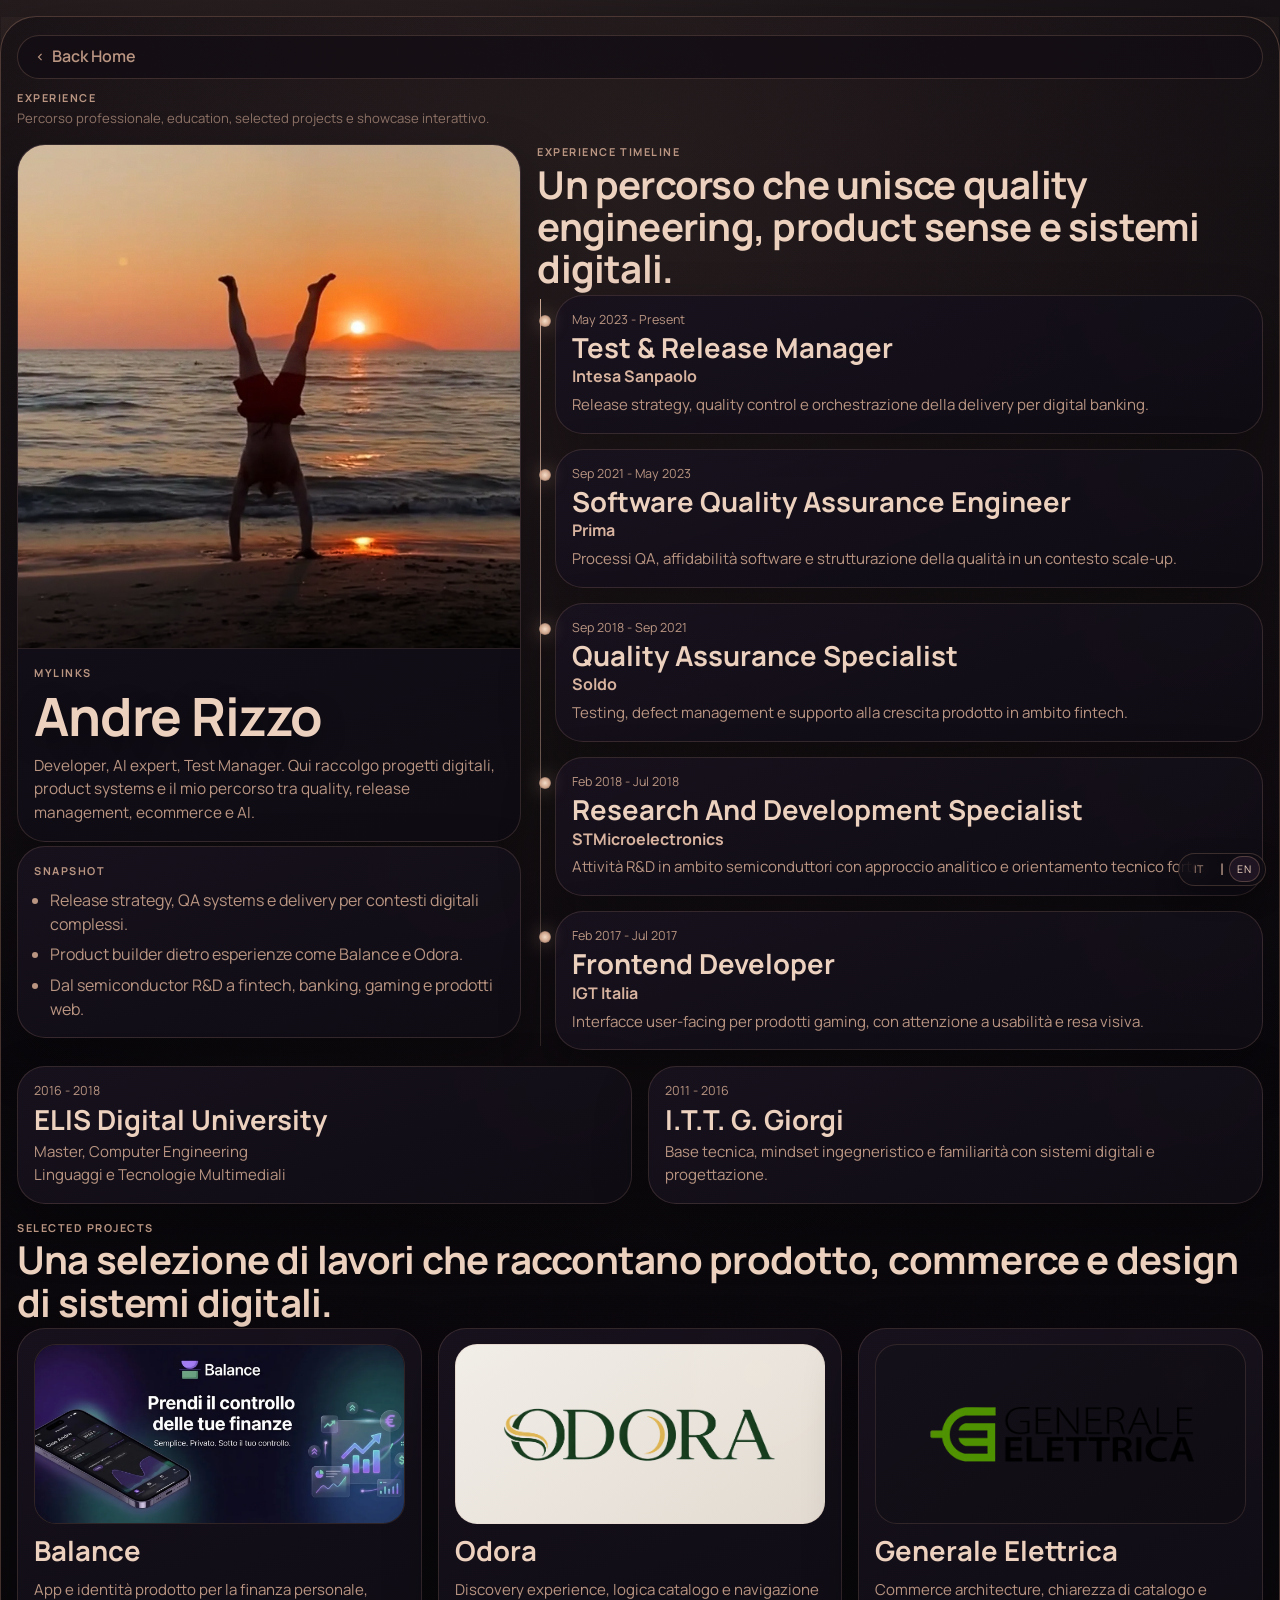
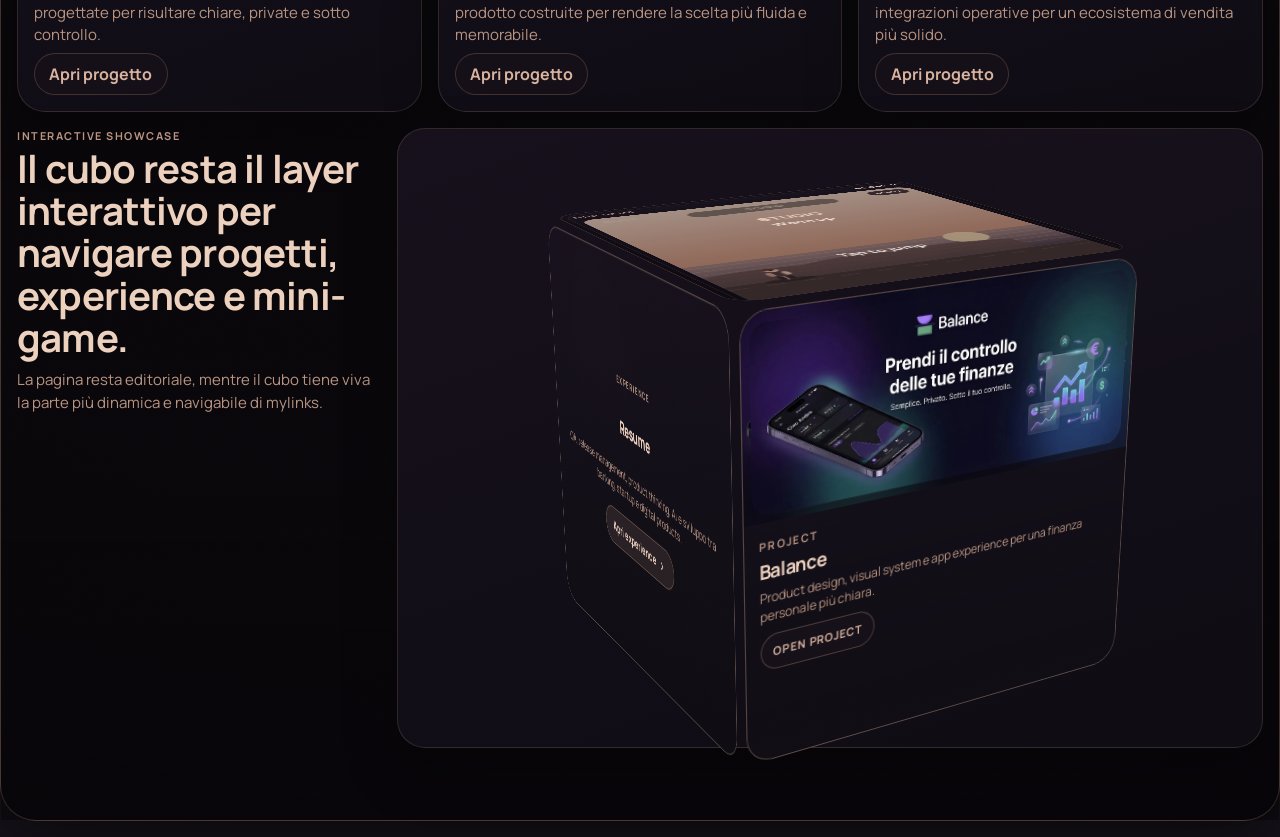
==== commit 7188051c: "Rebrand site to Andre Rizzo / mylinks Replace 2erre content with personal brand (Andre Rizzo / mylin" ====
--- a/digital-cv.html
+++ b/digital-cv.html
@@ -3,18 +3,18 @@
   <head>
     <meta charset="UTF-8" />
     <meta name="viewport" content="width=device-width, initial-scale=1" />
-    <title>2erre | Company Profile</title>
+    <title>Andre Rizzo | Experience</title>
     <meta
       name="description"
-      content="Company profile immersivo di 2erre: servizi, metodo operativo, casi studio e contatti."
+      content="Experience immersiva di Andre Rizzo tra percorso professionale, education e progetti digitali selezionati."
       data-meta="description"
     />
     <meta name="theme-color" content="#060a12" />
 
-    <meta property="og:title" content="2erre | Company Profile" data-meta="og:title" />
+    <meta property="og:title" content="Andre Rizzo | Experience" data-meta="og:title" />
     <meta
       property="og:description"
-      content="2erre.online progetta siti web, sistemi AI, automazioni e prodotti digitali per aziende."
+      content="Percorso professionale, education e progetti digitali selezionati di Andre Rizzo."
       data-meta="og:description"
     />
     <meta property="og:type" content="website" />
@@ -22,16 +22,16 @@
     <meta property="og:image" content="assets/andre-rizzo-beach-optimized.webp" />
 
     <meta name="twitter:card" content="summary_large_image" />
-    <meta name="twitter:title" content="2erre | Company Profile" data-meta="twitter:title" />
+    <meta name="twitter:title" content="Andre Rizzo | Experience" data-meta="twitter:title" />
     <meta
       name="twitter:description"
-      content="2erre.online progetta siti web, sistemi AI, automazioni e prodotti digitali per aziende."
+      content="Percorso professionale, education e progetti digitali selezionati di Andre Rizzo."
       data-meta="twitter:description"
     />
 
     <link
       rel="icon"
-      href="data:image/svg+xml,<svg xmlns='http://www.w3.org/2000/svg' viewBox='0 0 128 128'><rect width='128' height='128' rx='26' fill='%23060a12'/><text x='50%' y='58%' font-size='64' text-anchor='middle' fill='%23d3a289' font-family='Arial, sans-serif'>2R</text></svg>"
+      href="data:image/svg+xml,<svg xmlns='http://www.w3.org/2000/svg' viewBox='0 0 128 128'><rect width='128' height='128' rx='26' fill='%23060a12'/><text x='50%' y='58%' font-size='68' text-anchor='middle' fill='%23d3a289' font-family='Arial, sans-serif'>AR</text></svg>"
     />
     <link rel="stylesheet" href="css/main.css" />
     <script defer src="js/locales-bundle.js"></script>
@@ -54,8 +54,8 @@
               <span>Back Home</span>
             </a>
             <div class="cv-topbar-copy">
-              <span class="cv-topbar-kicker">Company Profile</span>
-              <span class="cv-topbar-note">Scorri tra servizi, metodo operativo, casi studio e showcase interattivo di 2erre.</span>
+              <span class="cv-topbar-kicker">Experience</span>
+              <span class="cv-topbar-note">Percorso professionale, education, selected projects e showcase interattivo.</span>
             </div>
           </header>
 
@@ -63,68 +63,68 @@
             <aside class="cv-profile-column" data-reveal style="--delay: 0.06s">
               <article class="cv-profile-card">
                 <div class="cv-profile-media">
-                  <img src="assets/andre-rizzo-beach-optimized.webp" alt="Visual hero 2erre" class="cv-profile-image" loading="eager" />
+                  <img src="assets/andre-rizzo-beach-optimized.webp" alt="Andre Rizzo al tramonto sul mare" class="cv-profile-image" loading="eager" />
                 </div>
                 <div class="cv-profile-content">
-                  <p class="cv-card-kicker">Software company</p>
-                  <h1>2erre</h1>
+                  <p class="cv-card-kicker">mylinks</p>
+                  <h1>Andre Rizzo</h1>
                   <p class="cv-profile-copy">
-                    2erre.online progetta siti web, sistemi AI, automazioni operative e prodotti digitali su misura
-                    per aziende che vogliono più velocità, più ordine e una presenza online più forte.
+                    Developer, AI expert, Test Manager. Qui raccolgo progetti digitali, product systems e il mio
+                    percorso tra quality, release management, ecommerce e AI.
                   </p>
                 </div>
               </article>
 
               <article class="cv-summary-card" data-reveal style="--delay: 0.12s">
-                <p class="cv-card-kicker">Cosa facciamo</p>
+                <p class="cv-card-kicker">Snapshot</p>
                 <ul class="cv-summary-list">
-                  <li>Siti corporate, landing page ed esperienze web con identità chiara e conversione al centro.</li>
-                  <li>Sistemi AI e automazioni che riducono attività manuali, attriti operativi e passaggi ripetitivi.</li>
-                  <li>Piattaforme, dashboard, tool interni ed ecommerce costruiti per essere usati davvero.</li>
+                  <li>Release strategy, QA systems e delivery per contesti digitali complessi.</li>
+                  <li>Product builder dietro esperienze come Balance e Odora.</li>
+                  <li>Dal semiconductor R&amp;D a fintech, banking, gaming e prodotti web.</li>
                 </ul>
               </article>
             </aside>
 
-            <section class="cv-timeline-column" aria-labelledby="services-title" id="services">
+            <section class="cv-timeline-column" aria-labelledby="experience-title" id="experience">
               <div class="cv-section-head" data-reveal style="--delay: 0.08s">
-                <p class="cv-section-kicker">Operating model</p>
-                <h2 id="services-title" class="cv-section-title">Un processo compatto per trasformare un'esigenza business in un sistema digitale reale.</h2>
+                <p class="cv-section-kicker">Experience timeline</p>
+                <h2 id="experience-title" class="cv-section-title">Un percorso che unisce quality engineering, product sense e sistemi digitali.</h2>
               </div>
 
               <div class="cv-timeline">
                 <article class="cv-timeline-card" data-reveal style="--delay: 0.12s">
-                  <p class="cv-card-period">Phase 01</p>
-                  <h3>Discovery &amp; Direction</h3>
-                  <p class="cv-card-company">Scope, obiettivi, priorità</p>
-                  <p class="cv-card-copy">Allineiamo contesto, problemi, utenti e outcome per capire cosa costruire e cosa evitare.</p>
+                  <p class="cv-card-period">May 2023 - Present</p>
+                  <h3>Test &amp; Release Manager</h3>
+                  <p class="cv-card-company">Intesa Sanpaolo</p>
+                  <p class="cv-card-copy">Release strategy, quality control e orchestrazione della delivery per digital banking.</p>
                 </article>
 
                 <article class="cv-timeline-card" data-reveal style="--delay: 0.16s">
-                  <p class="cv-card-period">Phase 02</p>
-                  <h3>Design &amp; Architecture</h3>
-                  <p class="cv-card-company">UX, brand, struttura, flussi</p>
-                  <p class="cv-card-copy">Definiamo esperienza, tono, interfacce, struttura tecnica e integrazioni prima della build.</p>
+                  <p class="cv-card-period">Sep 2021 - May 2023</p>
+                  <h3>Software Quality Assurance Engineer</h3>
+                  <p class="cv-card-company">Prima</p>
+                  <p class="cv-card-copy">Processi QA, affidabilità software e strutturazione della qualità in un contesto scale-up.</p>
                 </article>
 
                 <article class="cv-timeline-card" data-reveal style="--delay: 0.2s">
-                  <p class="cv-card-period">Phase 03</p>
-                  <h3>Build &amp; Integrations</h3>
-                  <p class="cv-card-company">Web, AI, backend, operations</p>
-                  <p class="cv-card-copy">Sviluppiamo il sistema completo con componenti affidabili, API, workflow e automazioni concrete.</p>
+                  <p class="cv-card-period">Sep 2018 - Sep 2021</p>
+                  <h3>Quality Assurance Specialist</h3>
+                  <p class="cv-card-company">Soldo</p>
+                  <p class="cv-card-copy">Testing, defect management e supporto alla crescita prodotto in ambito fintech.</p>
                 </article>
 
                 <article class="cv-timeline-card" data-reveal style="--delay: 0.24s">
-                  <p class="cv-card-period">Phase 04</p>
-                  <h3>QA, Release &amp; Handover</h3>
-                  <p class="cv-card-company">Testing, rollout, controllo</p>
-                  <p class="cv-card-copy">Rifiniamo, testiamo e rilasciamo con più ordine, più robustezza e meno rumore operativo.</p>
+                  <p class="cv-card-period">Feb 2018 - Jul 2018</p>
+                  <h3>Research And Development Specialist</h3>
+                  <p class="cv-card-company">STMicroelectronics</p>
+                  <p class="cv-card-copy">Attività R&amp;D in ambito semiconduttori con approccio analitico e orientamento tecnico forte.</p>
                 </article>
 
                 <article class="cv-timeline-card" data-reveal style="--delay: 0.28s">
-                  <p class="cv-card-period">Phase 05</p>
-                  <h3>Growth &amp; Iteration</h3>
-                  <p class="cv-card-company">Evoluzione continua</p>
-                  <p class="cv-card-copy">Dopo il go-live misuriamo, correggiamo e apriamo nuove iterazioni dove serve davvero.</p>
+                  <p class="cv-card-period">Feb 2017 - Jul 2017</p>
+                  <h3>Frontend Developer</h3>
+                  <p class="cv-card-company">IGT Italia</p>
+                  <p class="cv-card-copy">Interfacce user-facing per prodotti gaming, con attenzione a usabilità e resa visiva.</p>
                 </article>
               </div>
             </section>
@@ -132,53 +132,53 @@
 
           <section class="cv-strip-grid">
             <article class="cv-education-card" data-reveal style="--delay: 0.08s">
-              <p class="cv-card-period">Focus</p>
-              <h3>Web &amp; Product Systems</h3>
-              <p class="cv-card-copy">Siti istituzionali, pagine ad alta conversione, ecommerce, dashboard e interfacce prodotto.</p>
+              <p class="cv-card-period">2016 - 2018</p>
+              <h3>ELIS Digital University</h3>
+              <p class="cv-card-copy">Master, Computer Engineering<br />Linguaggi e Tecnologie Multimediali</p>
             </article>
 
             <article class="cv-education-card" data-reveal style="--delay: 0.12s">
-              <p class="cv-card-period">Focus</p>
-              <h3>AI &amp; Operations</h3>
-              <p class="cv-card-copy">Workflow AI, automazioni, strumenti interni e integrazioni costruite attorno ai processi aziendali.</p>
+              <p class="cv-card-period">2011 - 2016</p>
+              <h3>I.T.T. G. Giorgi</h3>
+              <p class="cv-card-copy">Base tecnica, mindset ingegneristico e familiarità con sistemi digitali e progettazione.</p>
             </article>
           </section>
 
           <section class="cv-projects" id="projects">
             <div class="cv-section-head" data-reveal style="--delay: 0.08s">
-              <p class="cv-section-kicker">Case studies</p>
-              <h2 class="cv-section-title">Tre lavori che raccontano il modo in cui 2erre affronta prodotto, commerce ed esperienza digitale.</h2>
+              <p class="cv-section-kicker">Selected projects</p>
+              <h2 class="cv-section-title">Una selezione di lavori che raccontano prodotto, commerce e design di sistemi digitali.</h2>
             </div>
 
             <div class="cv-project-grid">
               <article class="cv-project-card cv-project-card--balance" data-reveal style="--delay: 0.1s">
-                <img src="assets/projects/balance/banner-balance.webp" alt="Balance case study banner" class="cv-project-visual cv-project-visual--cover" />
+                <img src="assets/projects/balance/banner-balance.webp" alt="Balance project banner" class="cv-project-visual cv-project-visual--cover" />
                 <div class="cv-project-body">
                   <h3>Balance</h3>
-                  <p>App e identità prodotto per la finanza personale, disegnate per risultare chiare, affidabili e controllabili.</p>
-                  <a href="https://ctrlbalance.com/?utm_source=mylinks" class="cv-project-link" data-external="true">Apri case study</a>
+                  <p>App e identità prodotto per la finanza personale, progettate per risultare chiare, private e sotto controllo.</p>
+                  <a href="https://ctrlbalance.com/?utm_source=mylinks" class="cv-project-link" data-external="true">Apri progetto</a>
                 </div>
               </article>
 
               <article class="cv-project-card" data-reveal style="--delay: 0.14s">
                 <div class="cv-project-visual cv-project-visual--logo">
-                  <img src="assets/logos/logo_odora.png" alt="Odora case study" class="cv-project-logo" />
+                  <img src="assets/logos/logo_odora.png" alt="Odora project" class="cv-project-logo" />
                 </div>
                 <div class="cv-project-body">
                   <h3>Odora</h3>
-                  <p>Discovery experience, logica catalogo e navigazione prodotto ripensate per rendere la scelta più fluida e memorabile.</p>
-                  <a href="https://odora.it/?utm_source=mylinks" class="cv-project-link" data-external="true">Apri case study</a>
+                  <p>Discovery experience, logica catalogo e navigazione prodotto costruite per rendere la scelta più fluida e memorabile.</p>
+                  <a href="https://odora.it/?utm_source=mylinks" class="cv-project-link" data-external="true">Apri progetto</a>
                 </div>
               </article>
 
               <article class="cv-project-card cv-project-card--generale" data-reveal style="--delay: 0.18s">
                 <div class="cv-project-visual cv-project-visual--dark-logo">
-                  <img src="assets/logos/logo-generale-elettrica-optimized.webp" alt="Generale Elettrica case study" class="cv-project-logo" />
+                  <img src="assets/logos/logo-generale-elettrica-optimized.webp" alt="Generale Elettrica project" class="cv-project-logo" />
                 </div>
                 <div class="cv-project-body">
                   <h3>Generale Elettrica</h3>
                   <p>Commerce architecture, chiarezza di catalogo e integrazioni operative per un ecosistema di vendita più solido.</p>
-                  <a href="https://generale-elettrica.com/?utm_source=mylinks" class="cv-project-link" data-external="true">Apri case study</a>
+                  <a href="https://generale-elettrica.com/?utm_source=mylinks" class="cv-project-link" data-external="true">Apri progetto</a>
                 </div>
               </article>
             </div>
@@ -187,8 +187,8 @@
           <section class="cv-showcase" data-reveal style="--delay: 0.08s">
             <div class="cv-showcase-copy">
               <p class="cv-section-kicker">Interactive showcase</p>
-              <h2 class="cv-section-title">Il cubo resta il layer interattivo di 2erre per navigare lavori, CTA, mini-game e contatto.</h2>
-              <p class="cv-card-copy">La pagina racconta il posizionamento. Il cubo mostra il lato più vivo, navigabile e tattile del brand.</p>
+              <h2 class="cv-section-title">Il cubo resta il layer interattivo per navigare progetti, experience e mini-game.</h2>
+              <p class="cv-card-copy">La pagina resta editoriale, mentre il cubo tiene viva la parte più dinamica e navigabile di mylinks.</p>
             </div>
 
             <div class="cv-showcase-panel">
@@ -211,9 +211,9 @@
                           />
                         </div>
                         <div class="cube-face-body">
-                          <p class="cube-face-kicker">CASE STUDY</p>
+                          <p class="cube-face-kicker">PROJECT</p>
                           <h3 class="cube-face-title">Balance</h3>
-                          <p class="cube-face-copy">Product design, visual system and app experience for a clearer personal finance journey.</p>
+                          <p class="cube-face-copy">Product design, visual system e app experience per una finanza personale più chiara.</p>
                           <a href="https://ctrlbalance.com/?utm_source=mylinks" class="cube-face-cta" data-external="true">Open project</a>
                         </div>
                       </div>
@@ -225,9 +225,9 @@
                           <img src="assets/logos/logo_odora.png" alt="Odora" class="cube-face-logo-image cube-face-logo-image--odora" loading="eager" decoding="async" />
                         </span>
                         <div class="cube-face-body">
-                          <p class="cube-face-kicker">CASE STUDY</p>
+                          <p class="cube-face-kicker">PROJECT</p>
                           <h3 class="cube-face-title">Odora</h3>
-                          <p class="cube-face-copy">Discovery UX, catalog logic and conversion-focused product browsing for fragrance lovers.</p>
+                          <p class="cube-face-copy">Discovery UX, logica catalogo e navigazione prodotto orientate a scelta e conversione.</p>
                           <a href="https://odora.it/?utm_source=mylinks" class="cube-face-cta" data-external="true">Open project</a>
                         </div>
                       </div>
@@ -239,9 +239,9 @@
                           <img src="assets/logos/logo-generale-elettrica-optimized.webp" alt="Generale Elettrica" class="cube-face-logo-image" loading="eager" decoding="async" />
                         </span>
                         <div class="cube-face-body">
-                          <p class="cube-face-kicker">CASE STUDY</p>
+                          <p class="cube-face-kicker">PROJECT</p>
                           <h3 class="cube-face-title">Generale Elettrica</h3>
-                          <p class="cube-face-copy">Commerce architecture, catalog clarity and operational integrations for industrial sales.</p>
+                          <p class="cube-face-copy">Commerce architecture, chiarezza di catalogo e integrazioni operative per la vendita industriale.</p>
                           <a href="https://generale-elettrica.com/?utm_source=mylinks" class="cube-face-cta" data-external="true">Open project</a>
                         </div>
                       </div>
@@ -250,11 +250,11 @@
                     <article class="cube-face cube-face--left">
                       <div class="cube-face-surface cube-face-surface--cta">
                         <div class="cube-cta-card">
-                          <p class="cube-cta-kicker">GET IN TOUCH</p>
-                          <h3 class="cube-cta-title">Hai un progetto da lanciare?</h3>
-                          <p class="cube-cta-copy">Parliamo di sito, piattaforma, AI automation o prodotto digitale.</p>
-                          <a href="#contact" class="cube-cta-button">
-                            <span>Parliamone</span>
+                          <p class="cube-cta-kicker">EXPERIENCE</p>
+                          <h3 class="cube-cta-title">Resume</h3>
+                          <p class="cube-cta-copy">QA, release management, product thinking, AI e sviluppo tra banking, startup e digital products.</p>
+                          <a href="#experience" class="cube-cta-button">
+                            <span>Apri experience</span>
                             <svg viewBox="0 0 24 24" aria-hidden="true" width="16" height="16"><path d="M10 6l-1.4 1.4L13.2 12l-4.6 4.6L10 18l6-6z" fill="currentColor"/></svg>
                           </a>
                         </div>
@@ -292,32 +292,20 @@
 
                     <article class="cube-face cube-face--bottom">
                       <div class="cube-face-surface cube-face-surface--contact">
-                        <form class="cube-contact-form" data-cube-contact-form autocomplete="off">
-                          <p class="cube-face-kicker">CONTACT</p>
-                          <input type="text" name="fullName" class="cube-contact-input" placeholder="Nome" required data-cube-interactive />
-                          <input type="email" name="email" class="cube-contact-input" placeholder="Email" required data-cube-interactive />
-                          <input type="tel" name="phone" class="cube-contact-input" placeholder="Telefono" data-cube-interactive />
-                          <textarea name="message" class="cube-contact-input cube-contact-textarea" placeholder="Il tuo messaggio..." rows="2" required data-cube-interactive></textarea>
-                          <button type="submit" class="cube-contact-submit" data-cube-interactive>
-                            <span>Invia</span>
-                          </button>
-                          <p class="cube-contact-hint" data-cube-contact-status hidden></p>
-                        </form>
+                        <div class="cube-cta-card">
+                          <p class="cube-cta-kicker">MYLINKS</p>
+                          <h3 class="cube-cta-title">Andre Rizzo</h3>
+                          <p class="cube-cta-copy">Developer, AI expert, Test Manager. Progetti digitali, product systems e percorso professionale raccolti qui.</p>
+                          <a href="index.html" class="cube-cta-button">
+                            <span>Torna alla home</span>
+                            <svg viewBox="0 0 24 24" aria-hidden="true" width="16" height="16"><path d="M10 6l-1.4 1.4L13.2 12l-4.6 4.6L10 18l6-6z" fill="currentColor"/></svg>
+                          </a>
+                        </div>
                       </div>
                     </article>
                   </div>
                 </div>
               </div>
-            </div>
-          </section>
-
-          <section class="cv-contact-panel" id="contact" data-reveal style="--delay: 0.08s">
-            <p class="cv-section-kicker">Contact</p>
-            <h2 class="cv-contact-title">Parliamo del prossimo sistema digitale</h2>
-            <p class="cv-contact-copy">Scrivi a 2erre per sito, piattaforma, AI automation, ecommerce o supporto prodotto.</p>
-            <div class="cv-contact-actions">
-              <a href="mailto:info@2erre.online" class="cv-contact-pill">info@2erre.online</a>
-              <a href="mailto:info@2erre.online?subject=Nuovo%20progetto%20-%202erre" class="cv-contact-button">Scrivi a 2erre</a>
             </div>
           </section>
         </div>
--- a/css/main.css
+++ b/css/main.css
@@ -89,6 +89,10 @@
   padding-bottom: 0;
 }
 
+body[data-page="home"].is-cube-stage-open .page-shell {
+  justify-content: center;
+}
+
 body[data-page="home"] .hero,
 body[data-page="home"] .portfolio-main,
 body[data-page="home"] .section-cube {
@@ -722,9 +726,17 @@
   overflow: hidden;
 }
 
+body[data-page="home"].is-cube-stage-open .portfolio-main.main--cube-only {
+  padding-top: 0;
+}
+
 body.is-cube-stage-open .cube-layout {
   min-height: 100%;
   align-content: center;
+}
+
+body[data-page="home"].is-cube-stage-open .section-cube .container {
+  width: min(720px, calc(100% - 1.5rem));
 }
 
 body.is-cube-stage-closed .cube-scene {
@@ -3830,7 +3842,7 @@
   }
 
   body.is-cube-stage-closed .hero-media {
-    height: clamp(470px, 60dvh, 640px);
+    height: clamp(500px, 63dvh, 660px);
   }
 
   body.is-cube-stage-closed .hero-content {
@@ -3850,19 +3862,19 @@
   }
 
   body.is-cube-stage-closed .hero-quick-nav {
-    width: min(100%, 18.4rem);
-    margin-top: 0.7rem;
-    gap: 0.34rem;
+    width: min(100%, 16.8rem);
+    margin-top: 0.62rem;
+    gap: 0.28rem;
   }
 
   body.is-cube-stage-closed .hero-quick-link {
     gap: 0;
-    padding: 0.54rem 0.72rem;
+    padding: 0.48rem 0.66rem;
     border-radius: 16px;
   }
 
   body.is-cube-stage-closed .hero-quick-link-title {
-    font-size: 0.86rem;
+    font-size: 0.82rem;
   }
 
   body.is-cube-stage-closed .hero-quick-link-copy {
@@ -3875,9 +3887,9 @@
 
   body.is-cube-stage-closed .cube-scene {
     --cube-size: min(90vw, 420px);
-    -webkit-transform: scale(0.78) translate3d(0, 0, 0);
-    transform: scale(0.78) translate3d(0, 0, 0);
-    margin-top: calc(var(--cube-size) * -0.55);
+    -webkit-transform: scale(0.8) translate3d(0, 0, 0);
+    transform: scale(0.8) translate3d(0, 0, 0);
+    margin-top: calc(var(--cube-size) * -0.16);
   }
 }
 
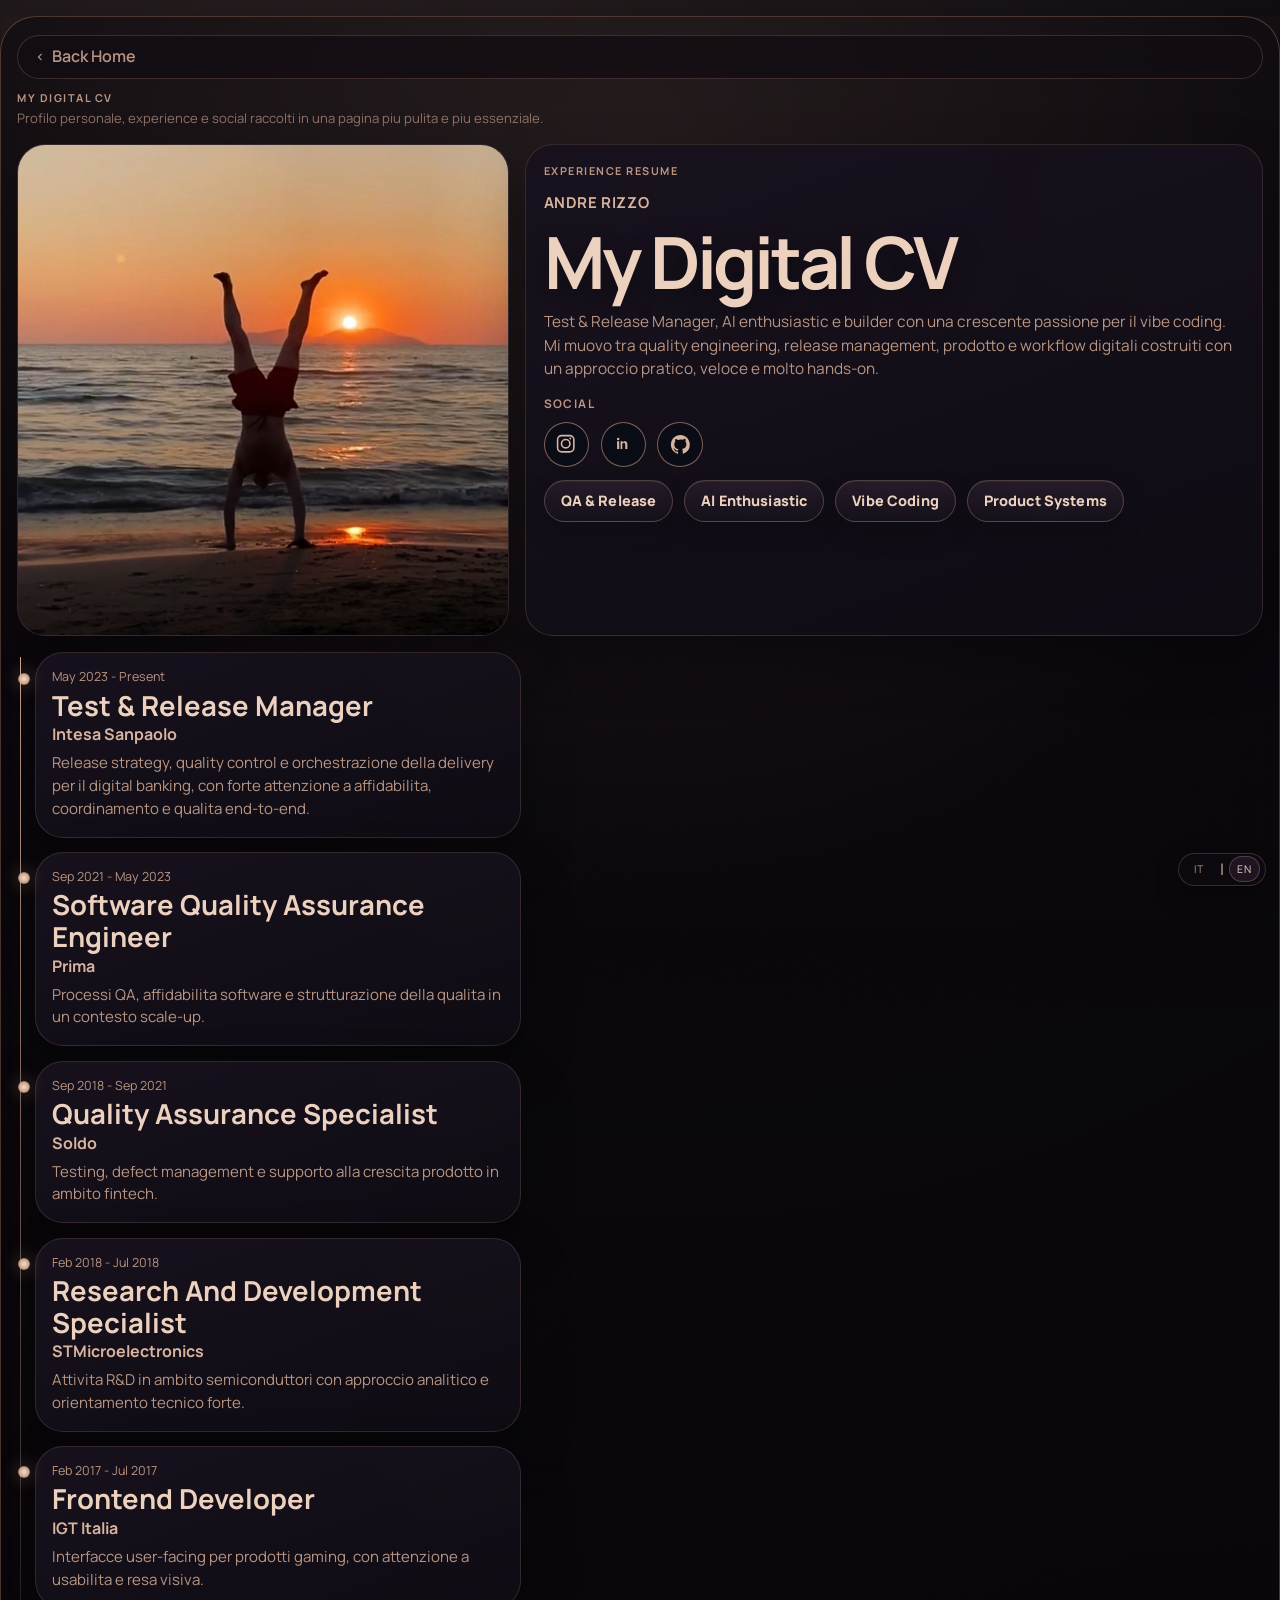
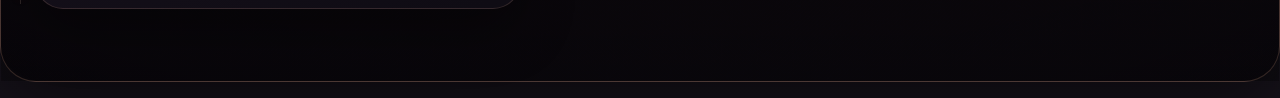
==== commit 54d4355f: "Archive cube-runner mini-game and extract assets Move the cube-runner mini-game out of the active UI" ====
--- a/digital-cv.html
+++ b/digital-cv.html
@@ -3,18 +3,18 @@
   <head>
     <meta charset="UTF-8" />
     <meta name="viewport" content="width=device-width, initial-scale=1" />
-    <title>Andre Rizzo | Experience</title>
+    <title>Andre Rizzo | My Digital CV</title>
     <meta
       name="description"
-      content="Experience immersiva di Andre Rizzo tra percorso professionale, education e progetti digitali selezionati."
+      content="My Digital CV di Andre Rizzo: experience, profilo, social e percorso tra QA, AI e vibe coding."
       data-meta="description"
     />
     <meta name="theme-color" content="#060a12" />
 
-    <meta property="og:title" content="Andre Rizzo | Experience" data-meta="og:title" />
+    <meta property="og:title" content="Andre Rizzo | My Digital CV" data-meta="og:title" />
     <meta
       property="og:description"
-      content="Percorso professionale, education e progetti digitali selezionati di Andre Rizzo."
+      content="Experience, profilo, social e percorso di Andre Rizzo tra QA, AI e vibe coding."
       data-meta="og:description"
     />
     <meta property="og:type" content="website" />
@@ -22,10 +22,10 @@
     <meta property="og:image" content="assets/andre-rizzo-beach-optimized.webp" />
 
     <meta name="twitter:card" content="summary_large_image" />
-    <meta name="twitter:title" content="Andre Rizzo | Experience" data-meta="twitter:title" />
+    <meta name="twitter:title" content="Andre Rizzo | My Digital CV" data-meta="twitter:title" />
     <meta
       name="twitter:description"
-      content="Percorso professionale, education e progetti digitali selezionati di Andre Rizzo."
+      content="Experience, profilo, social e percorso di Andre Rizzo tra QA, AI e vibe coding."
       data-meta="twitter:description"
     />
 
@@ -54,259 +54,103 @@
               <span>Back Home</span>
             </a>
             <div class="cv-topbar-copy">
-              <span class="cv-topbar-kicker">Experience</span>
-              <span class="cv-topbar-note">Percorso professionale, education, selected projects e showcase interattivo.</span>
+              <span class="cv-topbar-kicker">My Digital CV</span>
+              <span class="cv-topbar-note">Profilo personale, experience e social raccolti in una pagina piu pulita e piu essenziale.</span>
             </div>
           </header>
 
-          <section class="cv-hero-grid">
-            <aside class="cv-profile-column" data-reveal style="--delay: 0.06s">
-              <article class="cv-profile-card">
-                <div class="cv-profile-media">
-                  <img src="assets/andre-rizzo-beach-optimized.webp" alt="Andre Rizzo al tramonto sul mare" class="cv-profile-image" loading="eager" />
+          <section class="cv-intro-grid">
+            <article class="cv-profile-card cv-profile-card--hero" data-reveal style="--delay: 0.05s">
+              <div class="cv-profile-media cv-profile-media--hero">
+                <img src="assets/andre-rizzo-beach-optimized.webp" alt="Andre Rizzo al tramonto sul mare" class="cv-profile-image" loading="eager" />
+              </div>
+            </article>
+
+            <article class="cv-intro-card" data-reveal style="--delay: 0.08s">
+              <p class="cv-card-kicker">Experience resume</p>
+              <p class="cv-intro-eyebrow">Andre Rizzo</p>
+              <h1 class="cv-hero-title">My Digital CV</h1>
+              <p class="cv-profile-copy">
+                Test &amp; Release Manager, AI enthusiastic e builder con una crescente passione per il vibe coding.
+                Mi muovo tra quality engineering, release management, prodotto e workflow digitali costruiti con un
+                approccio pratico, veloce e molto hands-on.
+              </p>
+
+              <div class="cv-social-block">
+                <p class="cv-social-title">Social</p>
+                <div class="social-row cv-social-row" aria-label="Social links">
+                  <a href="https://www.instagram.com/ozzirr" class="social-link social-link--instagram" data-external="true" aria-label="Instagram" title="Instagram">
+                    <svg viewBox="0 0 24 24" aria-hidden="true">
+                      <path
+                        d="M7.5 2h9A5.5 5.5 0 0 1 22 7.5v9A5.5 5.5 0 0 1 16.5 22h-9A5.5 5.5 0 0 1 2 16.5v-9A5.5 5.5 0 0 1 7.5 2Zm0 1.8A3.7 3.7 0 0 0 3.8 7.5v9a3.7 3.7 0 0 0 3.7 3.7h9a3.7 3.7 0 0 0 3.7-3.7v-9a3.7 3.7 0 0 0-3.7-3.7Zm9.65 1.35a1.05 1.05 0 1 1 0 2.1 1.05 1.05 0 0 1 0-2.1ZM12 6.4A5.6 5.6 0 1 1 6.4 12 5.61 5.61 0 0 1 12 6.4Zm0 1.8A3.8 3.8 0 1 0 15.8 12 3.8 3.8 0 0 0 12 8.2Z"
+                      />
+                    </svg>
+                  </a>
+                  <a href="https://www.linkedin.com/in/ozzirr/" class="social-link social-link--linkedin" data-external="true" aria-label="LinkedIn" title="LinkedIn">
+                    <svg viewBox="0 0 24 24" aria-hidden="true">
+                      <path
+                        d="M6.45 7.75A1.55 1.55 0 1 1 6.44 4.65a1.55 1.55 0 0 1 .01 3.1ZM5.1 9.18h2.7v9.72H5.1Zm4.39 0h2.59v1.33h.04c.36-.68 1.25-1.56 2.58-1.56 2.76 0 3.27 1.82 3.27 4.18v5.77h-2.69v-5.11c0-1.22-.02-2.79-1.7-2.79-1.71 0-1.97 1.33-1.97 2.7v5.2H9.49Z"
+                      />
+                    </svg>
+                  </a>
+                  <a href="https://github.com/ozzirr" class="social-link social-link--github" data-external="true" aria-label="GitHub" title="GitHub">
+                    <svg viewBox="0 0 24 24" aria-hidden="true">
+                      <path
+                        d="M12 2C6.48 2 2 6.6 2 12.27c0 4.53 2.87 8.37 6.84 9.73.5.1.68-.22.68-.49 0-.24-.01-1.03-.01-1.86-2.78.62-3.37-1.21-3.37-1.21-.45-1.19-1.11-1.5-1.11-1.5-.91-.64.07-.63.07-.63 1 .07 1.53 1.06 1.53 1.06.9 1.57 2.35 1.12 2.92.86.09-.67.35-1.12.63-1.38-2.22-.26-4.56-1.14-4.56-5.08 0-1.12.39-2.03 1.03-2.75-.1-.26-.45-1.31.1-2.73 0 0 .84-.28 2.75 1.05A9.3 9.3 0 0 1 12 6.84c.85 0 1.71.12 2.51.36 1.91-1.33 2.75-1.05 2.75-1.05.55 1.42.2 2.47.1 2.73.64.72 1.03 1.63 1.03 2.75 0 3.95-2.35 4.81-4.58 5.07.36.32.68.95.68 1.92 0 1.39-.01 2.51-.01 2.85 0 .27.18.59.69.49A10.28 10.28 0 0 0 22 12.27C22 6.6 17.52 2 12 2Z"
+                      />
+                    </svg>
+                  </a>
                 </div>
-                <div class="cv-profile-content">
-                  <p class="cv-card-kicker">mylinks</p>
-                  <h1>Andre Rizzo</h1>
-                  <p class="cv-profile-copy">
-                    Developer, AI expert, Test Manager. Qui raccolgo progetti digitali, product systems e il mio
-                    percorso tra quality, release management, ecommerce e AI.
-                  </p>
-                </div>
-              </article>
-
-              <article class="cv-summary-card" data-reveal style="--delay: 0.12s">
-                <p class="cv-card-kicker">Snapshot</p>
-                <ul class="cv-summary-list">
-                  <li>Release strategy, QA systems e delivery per contesti digitali complessi.</li>
-                  <li>Product builder dietro esperienze come Balance e Odora.</li>
-                  <li>Dal semiconductor R&amp;D a fintech, banking, gaming e prodotti web.</li>
-                </ul>
-              </article>
-            </aside>
-
-            <section class="cv-timeline-column" aria-labelledby="experience-title" id="experience">
-              <div class="cv-section-head" data-reveal style="--delay: 0.08s">
-                <p class="cv-section-kicker">Experience timeline</p>
-                <h2 id="experience-title" class="cv-section-title">Un percorso che unisce quality engineering, product sense e sistemi digitali.</h2>
               </div>
 
+              <div class="cv-chip-row" aria-label="Profile summary">
+                <span class="cv-chip">QA &amp; Release</span>
+                <span class="cv-chip">AI Enthusiastic</span>
+                <span class="cv-chip">Vibe Coding</span>
+                <span class="cv-chip">Product Systems</span>
+              </div>
+            </article>
+          </section>
+
+          <section class="cv-hero-grid cv-hero-grid--single" id="experience">
+            <section class="cv-timeline-column">
               <div class="cv-timeline">
-                <article class="cv-timeline-card" data-reveal style="--delay: 0.12s">
+                <article class="cv-timeline-card" data-reveal style="--delay: 0.14s">
                   <p class="cv-card-period">May 2023 - Present</p>
                   <h3>Test &amp; Release Manager</h3>
                   <p class="cv-card-company">Intesa Sanpaolo</p>
-                  <p class="cv-card-copy">Release strategy, quality control e orchestrazione della delivery per digital banking.</p>
+                  <p class="cv-card-copy">Release strategy, quality control e orchestrazione della delivery per il digital banking, con forte attenzione a affidabilita, coordinamento e qualita end-to-end.</p>
                 </article>
 
-                <article class="cv-timeline-card" data-reveal style="--delay: 0.16s">
+                <article class="cv-timeline-card" data-reveal style="--delay: 0.18s">
                   <p class="cv-card-period">Sep 2021 - May 2023</p>
                   <h3>Software Quality Assurance Engineer</h3>
                   <p class="cv-card-company">Prima</p>
-                  <p class="cv-card-copy">Processi QA, affidabilità software e strutturazione della qualità in un contesto scale-up.</p>
+                  <p class="cv-card-copy">Processi QA, affidabilita software e strutturazione della qualita in un contesto scale-up.</p>
                 </article>
 
-                <article class="cv-timeline-card" data-reveal style="--delay: 0.2s">
+                <article class="cv-timeline-card" data-reveal style="--delay: 0.22s">
                   <p class="cv-card-period">Sep 2018 - Sep 2021</p>
                   <h3>Quality Assurance Specialist</h3>
                   <p class="cv-card-company">Soldo</p>
                   <p class="cv-card-copy">Testing, defect management e supporto alla crescita prodotto in ambito fintech.</p>
                 </article>
 
-                <article class="cv-timeline-card" data-reveal style="--delay: 0.24s">
+                <article class="cv-timeline-card" data-reveal style="--delay: 0.26s">
                   <p class="cv-card-period">Feb 2018 - Jul 2018</p>
                   <h3>Research And Development Specialist</h3>
                   <p class="cv-card-company">STMicroelectronics</p>
-                  <p class="cv-card-copy">Attività R&amp;D in ambito semiconduttori con approccio analitico e orientamento tecnico forte.</p>
+                  <p class="cv-card-copy">Attivita R&amp;D in ambito semiconduttori con approccio analitico e orientamento tecnico forte.</p>
                 </article>
 
-                <article class="cv-timeline-card" data-reveal style="--delay: 0.28s">
+                <article class="cv-timeline-card" data-reveal style="--delay: 0.3s">
                   <p class="cv-card-period">Feb 2017 - Jul 2017</p>
                   <h3>Frontend Developer</h3>
                   <p class="cv-card-company">IGT Italia</p>
-                  <p class="cv-card-copy">Interfacce user-facing per prodotti gaming, con attenzione a usabilità e resa visiva.</p>
+                  <p class="cv-card-copy">Interfacce user-facing per prodotti gaming, con attenzione a usabilita e resa visiva.</p>
                 </article>
               </div>
             </section>
-          </section>
-
-          <section class="cv-strip-grid">
-            <article class="cv-education-card" data-reveal style="--delay: 0.08s">
-              <p class="cv-card-period">2016 - 2018</p>
-              <h3>ELIS Digital University</h3>
-              <p class="cv-card-copy">Master, Computer Engineering<br />Linguaggi e Tecnologie Multimediali</p>
-            </article>
-
-            <article class="cv-education-card" data-reveal style="--delay: 0.12s">
-              <p class="cv-card-period">2011 - 2016</p>
-              <h3>I.T.T. G. Giorgi</h3>
-              <p class="cv-card-copy">Base tecnica, mindset ingegneristico e familiarità con sistemi digitali e progettazione.</p>
-            </article>
-          </section>
-
-          <section class="cv-projects" id="projects">
-            <div class="cv-section-head" data-reveal style="--delay: 0.08s">
-              <p class="cv-section-kicker">Selected projects</p>
-              <h2 class="cv-section-title">Una selezione di lavori che raccontano prodotto, commerce e design di sistemi digitali.</h2>
-            </div>
-
-            <div class="cv-project-grid">
-              <article class="cv-project-card cv-project-card--balance" data-reveal style="--delay: 0.1s">
-                <img src="assets/projects/balance/banner-balance.webp" alt="Balance project banner" class="cv-project-visual cv-project-visual--cover" />
-                <div class="cv-project-body">
-                  <h3>Balance</h3>
-                  <p>App e identità prodotto per la finanza personale, progettate per risultare chiare, private e sotto controllo.</p>
-                  <a href="https://ctrlbalance.com/?utm_source=mylinks" class="cv-project-link" data-external="true">Apri progetto</a>
-                </div>
-              </article>
-
-              <article class="cv-project-card" data-reveal style="--delay: 0.14s">
-                <div class="cv-project-visual cv-project-visual--logo">
-                  <img src="assets/logos/logo_odora.png" alt="Odora project" class="cv-project-logo" />
-                </div>
-                <div class="cv-project-body">
-                  <h3>Odora</h3>
-                  <p>Discovery experience, logica catalogo e navigazione prodotto costruite per rendere la scelta più fluida e memorabile.</p>
-                  <a href="https://odora.it/?utm_source=mylinks" class="cv-project-link" data-external="true">Apri progetto</a>
-                </div>
-              </article>
-
-              <article class="cv-project-card cv-project-card--generale" data-reveal style="--delay: 0.18s">
-                <div class="cv-project-visual cv-project-visual--dark-logo">
-                  <img src="assets/logos/logo-generale-elettrica-optimized.webp" alt="Generale Elettrica project" class="cv-project-logo" />
-                </div>
-                <div class="cv-project-body">
-                  <h3>Generale Elettrica</h3>
-                  <p>Commerce architecture, chiarezza di catalogo e integrazioni operative per un ecosistema di vendita più solido.</p>
-                  <a href="https://generale-elettrica.com/?utm_source=mylinks" class="cv-project-link" data-external="true">Apri progetto</a>
-                </div>
-              </article>
-            </div>
-          </section>
-
-          <section class="cv-showcase" data-reveal style="--delay: 0.08s">
-            <div class="cv-showcase-copy">
-              <p class="cv-section-kicker">Interactive showcase</p>
-              <h2 class="cv-section-title">Il cubo resta il layer interattivo per navigare progetti, experience e mini-game.</h2>
-              <p class="cv-card-copy">La pagina resta editoriale, mentre il cubo tiene viva la parte più dinamica e navigabile di mylinks.</p>
-            </div>
-
-            <div class="cv-showcase-panel">
-              <div class="cube-layout cv-cube-layout">
-                <div class="cube-scene is-loading" data-cube-scene aria-busy="true">
-                  <div class="cube-loading" data-cube-loading aria-hidden="true">
-                    <span class="cube-loading-spinner"></span>
-                    <span class="cube-loading-spinner cube-loading-spinner--delay"></span>
-                  </div>
-                  <div class="project-cube" data-project-cube style="--cube-rx: -18deg; --cube-ry: 0deg;">
-                    <article class="cube-face cube-face--front">
-                      <div class="cube-face-surface cube-face-surface--balance">
-                        <div class="cube-face-media cube-face-media--balance" aria-hidden="true">
-                          <img
-                            src="assets/projects/balance/banner-balance.webp"
-                            alt="Balance preview"
-                            class="cube-face-cover cube-face-cover--balance"
-                            loading="eager"
-                            decoding="async"
-                          />
-                        </div>
-                        <div class="cube-face-body">
-                          <p class="cube-face-kicker">PROJECT</p>
-                          <h3 class="cube-face-title">Balance</h3>
-                          <p class="cube-face-copy">Product design, visual system e app experience per una finanza personale più chiara.</p>
-                          <a href="https://ctrlbalance.com/?utm_source=mylinks" class="cube-face-cta" data-external="true">Open project</a>
-                        </div>
-                      </div>
-                    </article>
-
-                    <article class="cube-face cube-face--right">
-                      <div class="cube-face-surface cube-face-surface--logo cube-face-surface--odora">
-                        <span class="cube-face-logo-badge cube-face-logo-badge--odora">
-                          <img src="assets/logos/logo_odora.png" alt="Odora" class="cube-face-logo-image cube-face-logo-image--odora" loading="eager" decoding="async" />
-                        </span>
-                        <div class="cube-face-body">
-                          <p class="cube-face-kicker">PROJECT</p>
-                          <h3 class="cube-face-title">Odora</h3>
-                          <p class="cube-face-copy">Discovery UX, logica catalogo e navigazione prodotto orientate a scelta e conversione.</p>
-                          <a href="https://odora.it/?utm_source=mylinks" class="cube-face-cta" data-external="true">Open project</a>
-                        </div>
-                      </div>
-                    </article>
-
-                    <article class="cube-face cube-face--back">
-                      <div class="cube-face-surface cube-face-surface--logo">
-                        <span class="cube-face-logo-badge">
-                          <img src="assets/logos/logo-generale-elettrica-optimized.webp" alt="Generale Elettrica" class="cube-face-logo-image" loading="eager" decoding="async" />
-                        </span>
-                        <div class="cube-face-body">
-                          <p class="cube-face-kicker">PROJECT</p>
-                          <h3 class="cube-face-title">Generale Elettrica</h3>
-                          <p class="cube-face-copy">Commerce architecture, chiarezza di catalogo e integrazioni operative per la vendita industriale.</p>
-                          <a href="https://generale-elettrica.com/?utm_source=mylinks" class="cube-face-cta" data-external="true">Open project</a>
-                        </div>
-                      </div>
-                    </article>
-
-                    <article class="cube-face cube-face--left">
-                      <div class="cube-face-surface cube-face-surface--cta">
-                        <div class="cube-cta-card">
-                          <p class="cube-cta-kicker">EXPERIENCE</p>
-                          <h3 class="cube-cta-title">Resume</h3>
-                          <p class="cube-cta-copy">QA, release management, product thinking, AI e sviluppo tra banking, startup e digital products.</p>
-                          <a href="#experience" class="cube-cta-button">
-                            <span>Apri experience</span>
-                            <svg viewBox="0 0 24 24" aria-hidden="true" width="16" height="16"><path d="M10 6l-1.4 1.4L13.2 12l-4.6 4.6L10 18l6-6z" fill="currentColor"/></svg>
-                          </a>
-                        </div>
-                      </div>
-                    </article>
-
-                    <article class="cube-face cube-face--top">
-                      <div class="cube-face-surface cube-face-surface--snake" data-snake-game>
-                        <div class="cube-snake-card">
-                          <div class="cube-snake-head">
-                            <p class="cube-face-kicker">MINI GAME</p>
-                            <p class="cube-snake-score">
-                              <span>Score</span>
-                              <span data-snake-score>0</span>
-                            </p>
-                          </div>
-
-                          <div class="cube-snake-stage">
-                            <canvas class="cube-snake-canvas" data-snake-canvas data-cube-interactive width="256" height="256" tabindex="0" aria-label="Runner game"></canvas>
-                            <div class="cube-snake-status" data-snake-status>Ready</div>
-                          </div>
-
-                          <div class="cube-snake-meta">
-                            <h3 class="cube-face-title cube-snake-title">Runner</h3>
-                            <p class="cube-face-copy cube-snake-copy">Tocca per saltare tra release, ostacoli e sistemi digitali.</p>
-                          </div>
-
-                          <div class="cube-snake-actions">
-                            <button type="button" class="cube-snake-button cube-snake-button--primary" data-snake-action data-cube-interactive>Start</button>
-                            <p class="cube-snake-tap-hint">Tap to jump</p>
-                          </div>
-                        </div>
-                      </div>
-                    </article>
-
-                    <article class="cube-face cube-face--bottom">
-                      <div class="cube-face-surface cube-face-surface--contact">
-                        <div class="cube-cta-card">
-                          <p class="cube-cta-kicker">MYLINKS</p>
-                          <h3 class="cube-cta-title">Andre Rizzo</h3>
-                          <p class="cube-cta-copy">Developer, AI expert, Test Manager. Progetti digitali, product systems e percorso professionale raccolti qui.</p>
-                          <a href="index.html" class="cube-cta-button">
-                            <span>Torna alla home</span>
-                            <svg viewBox="0 0 24 24" aria-hidden="true" width="16" height="16"><path d="M10 6l-1.4 1.4L13.2 12l-4.6 4.6L10 18l6-6z" fill="currentColor"/></svg>
-                          </a>
-                        </div>
-                      </div>
-                    </article>
-                  </div>
-                </div>
-              </div>
-            </div>
           </section>
         </div>
       </main>
--- a/css/main.css
+++ b/css/main.css
@@ -492,6 +492,16 @@
   fill: var(--text-main);
 }
 
+.social-link--linkedin svg {
+  width: 1.2rem;
+  height: 1.2rem;
+}
+
+.social-link--github svg {
+  width: 1.42rem;
+  height: 1.42rem;
+}
+
 .social-link:hover,
 .social-link:focus-visible {
   transform: translateY(-2px) scale(1.02);
@@ -995,158 +1005,6 @@
     linear-gradient(165deg, rgba(22, 16, 25, 0.96), rgba(15, 12, 20, 0.98)),
     radial-gradient(circle at 20% 16%, rgba(214, 172, 150, 0.12), transparent 28%),
     radial-gradient(circle at 82% 18%, rgba(193, 132, 105, 0.08), transparent 24%);
-}
-
-.cube-snake-card {
-  position: relative;
-  z-index: 1;
-  display: grid;
-  grid-template-rows: auto minmax(0, 1fr) auto auto;
-  gap: 0.48rem;
-  width: 100%;
-  height: 100%;
-  padding: 0.38rem;
-  border-radius: 20px;
-  background:
-    linear-gradient(180deg, rgba(24, 18, 30, 0.92), rgba(15, 12, 20, 0.96)),
-    radial-gradient(circle at 50% 8%, rgba(214, 172, 150, 0.1), transparent 34%);
-  border: 1px solid rgba(206, 157, 131, 0.12);
-  box-shadow:
-    inset 0 1px 0 rgba(255, 255, 255, 0.04),
-    0 18px 30px rgba(0, 0, 0, 0.24);
-}
-
-.cube-snake-head {
-  display: flex;
-  align-items: center;
-  justify-content: space-between;
-  gap: 0.5rem;
-}
-
-.cube-snake-score {
-  display: inline-flex;
-  align-items: center;
-  gap: 0.35rem;
-  margin: 0;
-  color: var(--text-strong);
-  font-size: 0.68rem;
-  font-weight: 700;
-  letter-spacing: 0.08em;
-  text-transform: uppercase;
-}
-
-.cube-snake-stage {
-  position: relative;
-  display: grid;
-  place-items: center;
-  min-height: 0;
-  width: 100%;
-}
-
-.cube-snake-canvas {
-  width: 100%;
-  max-width: 100%;
-  aspect-ratio: 1;
-  display: block;
-  border-radius: 16px;
-  border: none;
-  background: transparent;
-  box-shadow: 0 12px 26px rgba(0, 0, 0, 0.24);
-  touch-action: none;
-  cursor: pointer;
-}
-
-.cube-snake-canvas:focus,
-.cube-snake-canvas:focus-visible {
-  outline: none;
-  box-shadow:
-    0 0 0 1px rgba(228, 184, 161, 0.72),
-    0 0 0 4px rgba(209, 154, 127, 0.18),
-    0 14px 30px rgba(0, 0, 0, 0.28);
-}
-
-.cube-snake-status {
-  position: absolute;
-  top: 0.55rem;
-  right: 0.55rem;
-  min-height: 24px;
-  display: inline-flex;
-  align-items: center;
-  justify-content: center;
-  padding: 0.18rem 0.5rem;
-  border-radius: 999px;
-  background: rgba(26, 19, 29, 0.82);
-  border: 1px solid rgba(206, 157, 131, 0.18);
-  color: var(--text-strong);
-  font-size: 0.56rem;
-  font-weight: 700;
-  letter-spacing: 0.08em;
-  text-transform: uppercase;
-  pointer-events: none;
-}
-
-.cube-snake-meta {
-  display: grid;
-  gap: 0.18rem;
-}
-
-.cube-snake-title {
-  font-size: 0.92rem;
-}
-
-.cube-snake-copy {
-  font-size: 0.62rem;
-  line-height: 1.35;
-  color: var(--text-soft);
-}
-
-.cube-snake-actions {
-  display: grid;
-  grid-template-columns: auto minmax(0, 1fr);
-  gap: 0.6rem;
-  align-items: center;
-}
-
-.cube-snake-button {
-  appearance: none;
-  border: 1px solid rgba(206, 157, 131, 0.26);
-  border-radius: 14px;
-  background: rgba(28, 20, 30, 0.86);
-  color: var(--text-strong);
-  font: inherit;
-  cursor: pointer;
-  transition:
-    transform 160ms ease,
-    border-color 160ms ease,
-    background-color 160ms ease;
-}
-
-.cube-snake-button:hover,
-.cube-snake-button:focus-visible {
-  transform: translateY(-1px);
-  border-color: rgba(232, 189, 167, 0.48);
-  background: rgba(34, 25, 36, 0.94);
-}
-
-.cube-snake-button--primary {
-  min-height: 38px;
-  padding: 0.46rem 0.86rem;
-  border-radius: 999px;
-  justify-self: start;
-  font-size: 0.68rem;
-  font-weight: 700;
-  letter-spacing: 0.08em;
-  text-transform: uppercase;
-}
-
-.cube-snake-tap-hint {
-  justify-self: end;
-  margin: 0;
-  color: var(--text-subtle);
-  font-size: 0.58rem;
-  font-weight: 700;
-  letter-spacing: 0.08em;
-  text-transform: uppercase;
 }
 
 .cube-face-surface--empty {
@@ -3549,6 +3407,7 @@
 }
 
 .cv-hero-grid,
+.cv-intro-grid,
 .cv-strip-grid,
 .cv-project-grid,
 .cv-showcase {
@@ -3575,11 +3434,21 @@
   overflow: hidden;
 }
 
+.cv-profile-card--hero {
+  min-height: 100%;
+}
+
 .cv-profile-media {
   position: relative;
   min-height: 320px;
   overflow: hidden;
   border-bottom: 1px solid rgba(206, 157, 131, 0.14);
+}
+
+.cv-profile-media--hero {
+  min-height: 100%;
+  height: 100%;
+  border-bottom: 0;
 }
 
 .cv-profile-media::after {
@@ -3607,6 +3476,36 @@
   padding: 1rem;
 }
 
+.cv-intro-card {
+  display: grid;
+  align-content: start;
+  gap: 0.85rem;
+  padding: 1.1rem;
+  border: 1px solid rgba(206, 157, 131, 0.18);
+  border-radius: 28px;
+  background:
+    linear-gradient(160deg, rgba(24, 18, 30, 0.94), rgba(15, 12, 20, 0.98)),
+    radial-gradient(circle at 90% 10%, rgba(214, 172, 150, 0.12), transparent 38%);
+  box-shadow: 0 24px 54px rgba(0, 0, 0, 0.32);
+}
+
+.cv-intro-eyebrow {
+  margin: 0;
+  color: var(--text-main);
+  font-size: 0.94rem;
+  font-weight: 700;
+  letter-spacing: 0.04em;
+  text-transform: uppercase;
+}
+
+.cv-hero-title {
+  margin: 0;
+  color: var(--text-strong);
+  font-size: clamp(2.3rem, 6vw, 4.5rem);
+  line-height: 0.95;
+  letter-spacing: -0.045em;
+}
+
 .cv-profile-content h1 {
   font-size: clamp(2rem, 5vw, 3.3rem);
 }
@@ -3628,8 +3527,59 @@
   margin-top: 0.1rem;
 }
 
+.cv-social-block {
+  display: grid;
+  gap: 0.5rem;
+}
+
+.cv-social-title {
+  margin: 0;
+  color: var(--text-soft);
+  font-size: 0.74rem;
+  font-weight: 700;
+  letter-spacing: 0.12em;
+  text-transform: uppercase;
+}
+
+.cv-chip-row {
+  display: flex;
+  flex-wrap: wrap;
+  gap: 0.68rem;
+}
+
+.cv-chip {
+  min-height: 42px;
+  display: inline-flex;
+  align-items: center;
+  padding: 0.5rem 1rem;
+  border-radius: 999px;
+  border: 1px solid rgba(223, 184, 162, 0.28);
+  background:
+    linear-gradient(180deg, rgba(38, 28, 42, 0.92), rgba(22, 17, 27, 0.92)),
+    radial-gradient(circle at 50% 0%, rgba(216, 170, 144, 0.14), transparent 60%);
+  color: var(--text-strong);
+  font-size: 0.9rem;
+  font-weight: 800;
+  letter-spacing: 0.01em;
+  box-shadow:
+    inset 0 1px 0 rgba(255, 255, 255, 0.04),
+    0 10px 24px rgba(0, 0, 0, 0.18);
+}
+
+.cv-chip:hover,
+.cv-chip:focus-visible {
+  border-color: rgba(232, 189, 167, 0.52);
+  background:
+    linear-gradient(180deg, rgba(44, 32, 48, 0.96), rgba(26, 20, 31, 0.96)),
+    radial-gradient(circle at 50% 0%, rgba(216, 170, 144, 0.18), transparent 60%);
+}
+
 .cv-summary-card {
   padding: 1rem;
+}
+
+.cv-hero-grid--single {
+  grid-template-columns: 1fr;
 }
 
 .cv-summary-list {
@@ -3717,57 +3667,6 @@
   line-height: 1.52;
 }
 
-.cv-project-card {
-  display: grid;
-  gap: 0.72rem;
-  overflow: hidden;
-}
-
-.cv-project-visual {
-  min-height: 180px;
-  border-radius: 22px;
-  border: 1px solid rgba(206, 157, 131, 0.16);
-  overflow: hidden;
-  background: rgba(18, 14, 20, 0.72);
-}
-
-.cv-project-visual--cover {
-  width: 100%;
-  height: 180px;
-  object-fit: cover;
-}
-
-.cv-project-visual--logo,
-.cv-project-visual--dark-logo {
-  display: grid;
-  place-items: center;
-  padding: 1rem;
-}
-
-.cv-project-visual--logo {
-  background:
-    linear-gradient(145deg, rgba(246, 242, 236, 0.98), rgba(236, 228, 218, 0.96)),
-    radial-gradient(circle at 82% 16%, rgba(215, 182, 155, 0.3), transparent 30%);
-}
-
-.cv-project-visual--dark-logo {
-  background:
-    linear-gradient(145deg, rgba(21, 17, 26, 0.96), rgba(15, 12, 20, 0.98)),
-    radial-gradient(circle at 86% 18%, rgba(214, 172, 150, 0.12), transparent 30%);
-}
-
-.cv-project-logo {
-  max-width: 86%;
-  max-height: 88px;
-  object-fit: contain;
-}
-
-.cv-project-body {
-  display: grid;
-  gap: 0.38rem;
-}
-
-.cv-project-link,
 .cv-contact-button,
 .cv-contact-pill {
   justify-self: start;
@@ -3786,8 +3685,6 @@
     background-color 180ms ease;
 }
 
-.cv-project-link:hover,
-.cv-project-link:focus-visible,
 .cv-contact-button:hover,
 .cv-contact-button:focus-visible,
 .cv-contact-pill:hover,
@@ -4100,6 +3997,11 @@
     align-items: start;
   }
 
+  .cv-intro-grid {
+    grid-template-columns: minmax(320px, 0.8fr) minmax(0, 1.2fr);
+    align-items: stretch;
+  }
+
   .cv-profile-column {
     position: sticky;
     top: 1.1rem;
